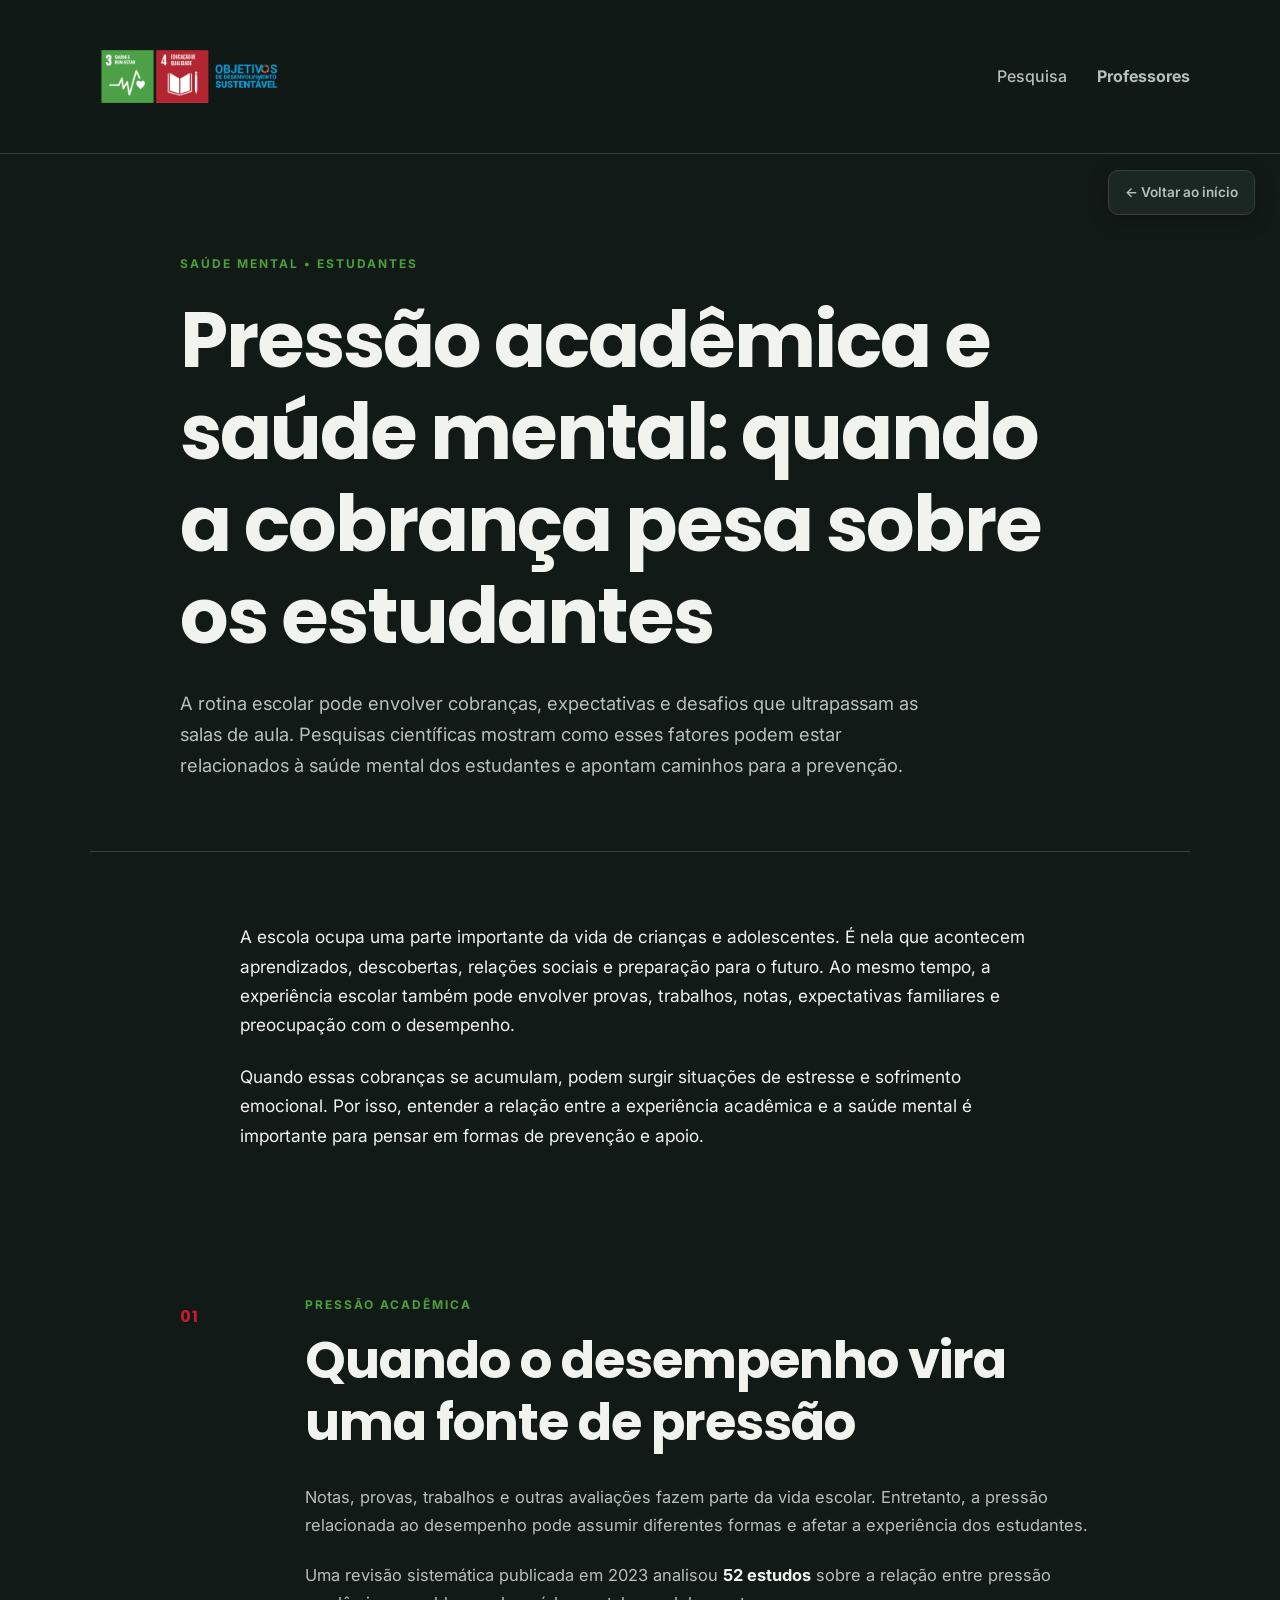
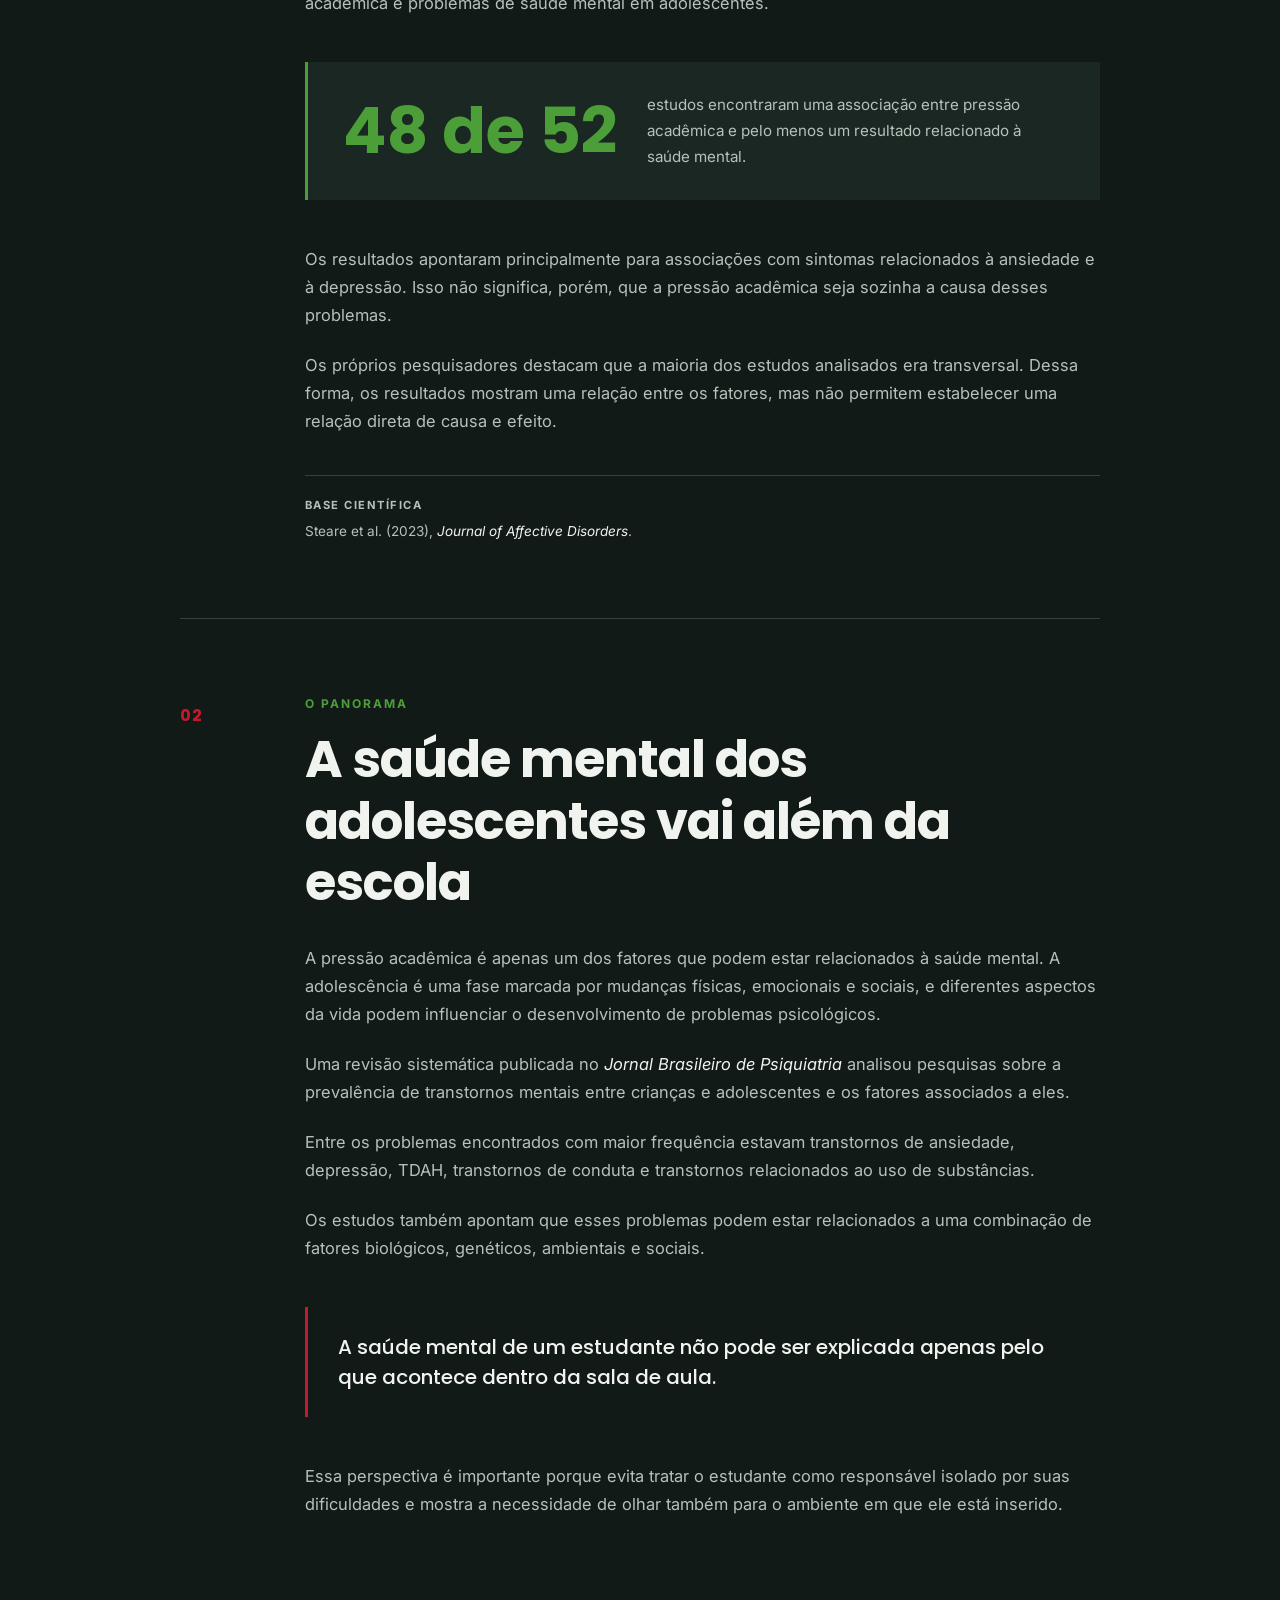
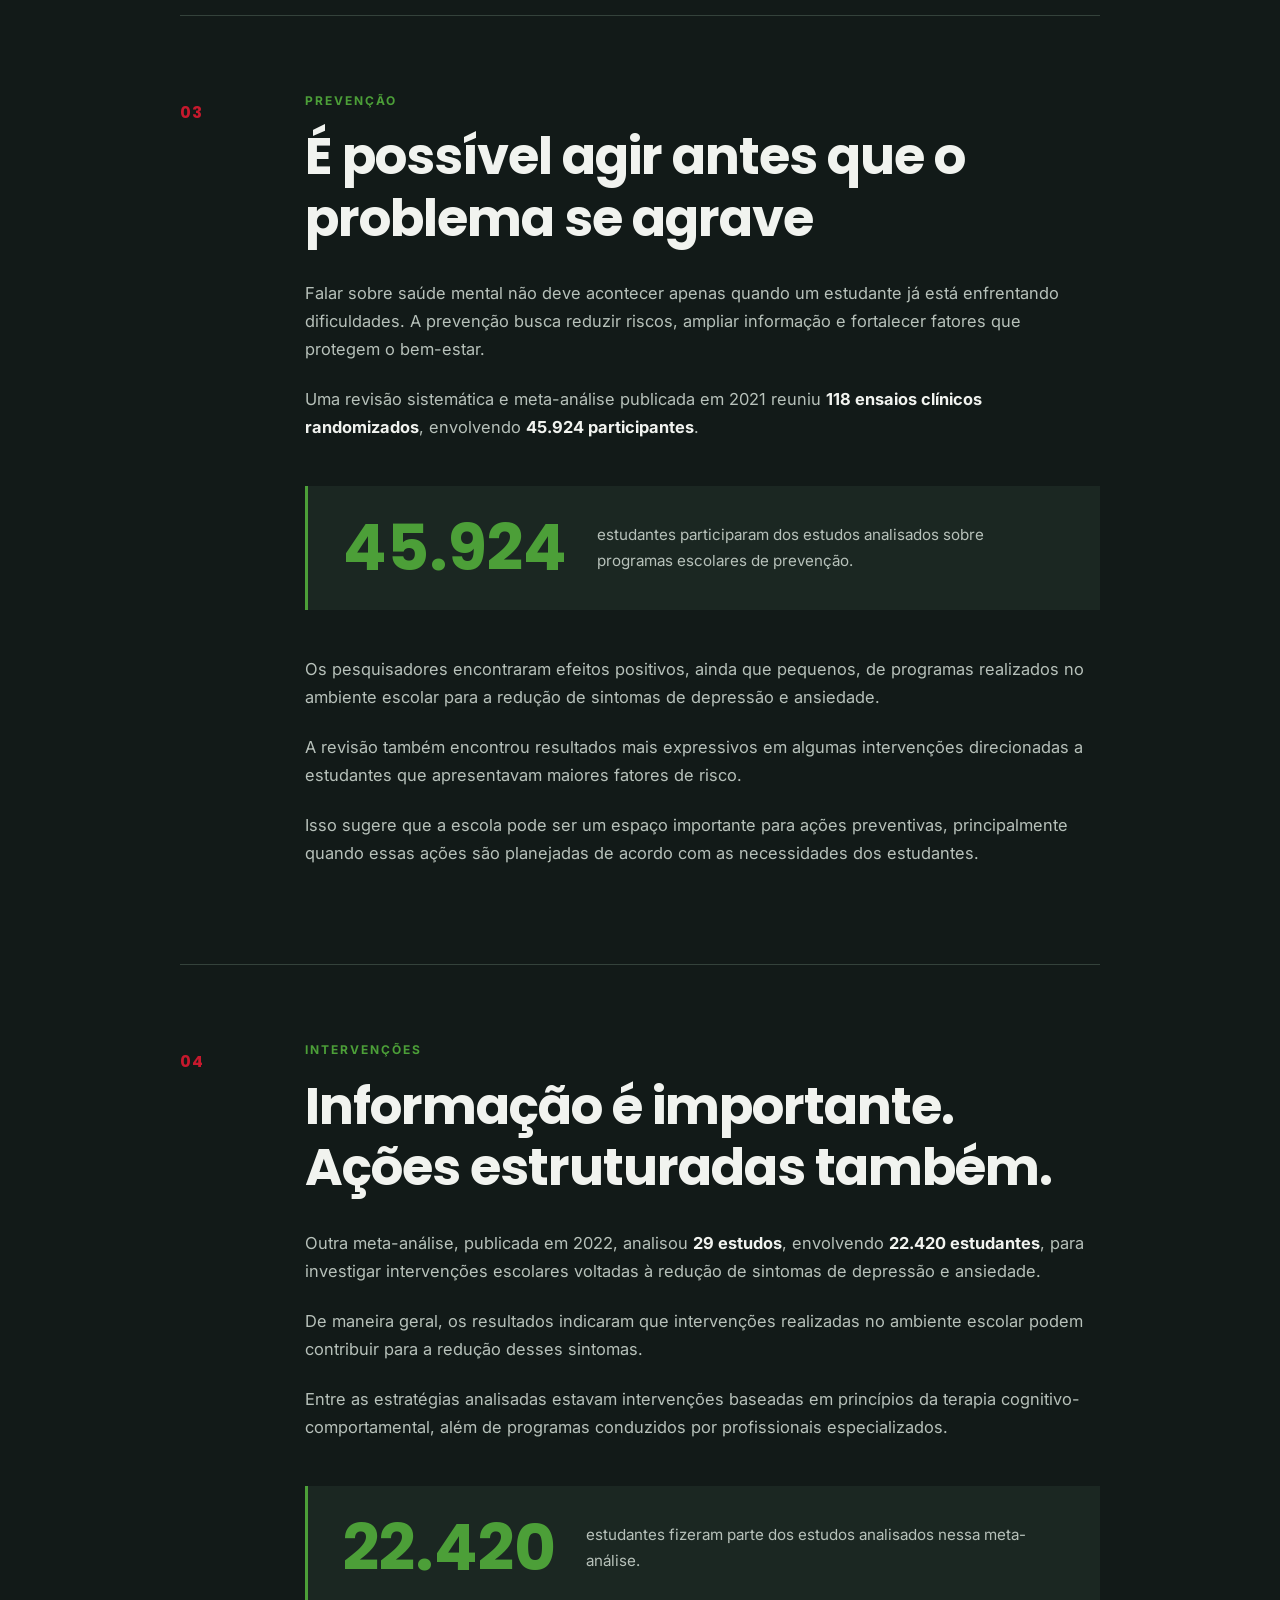
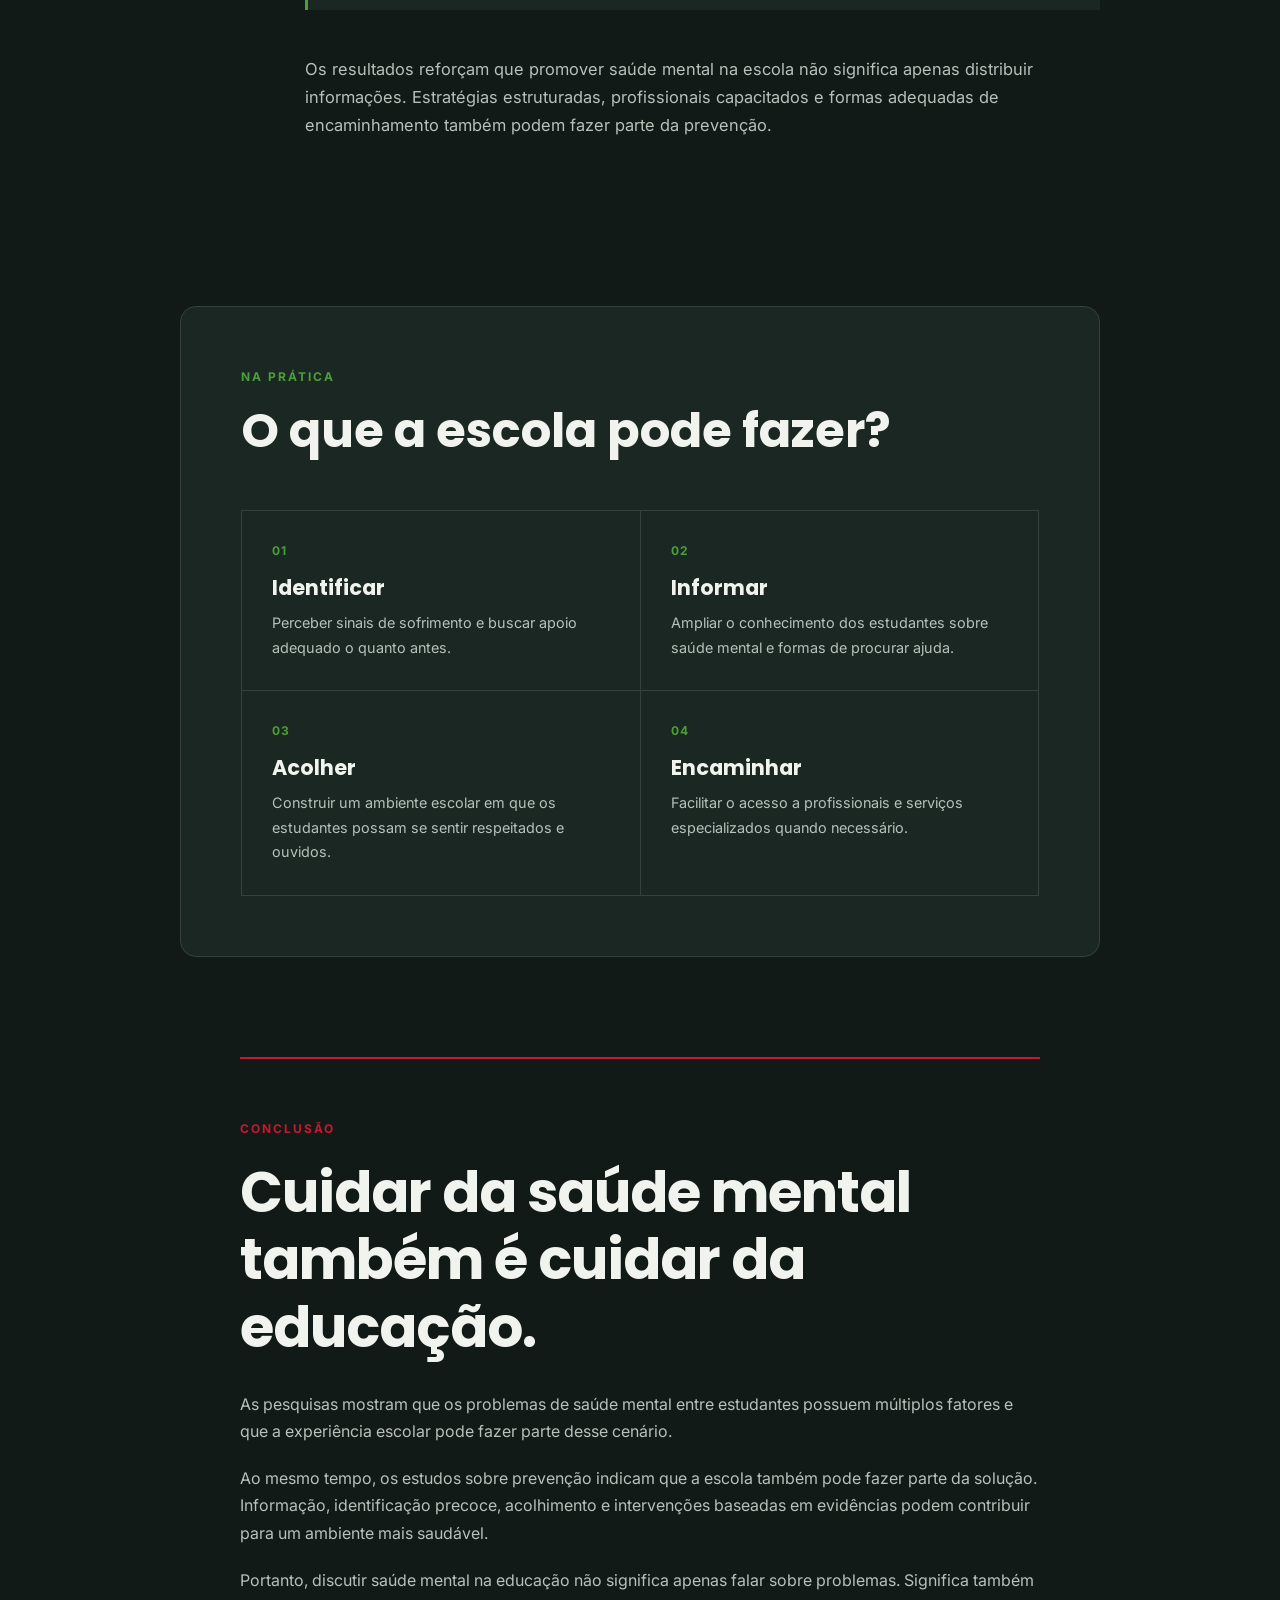
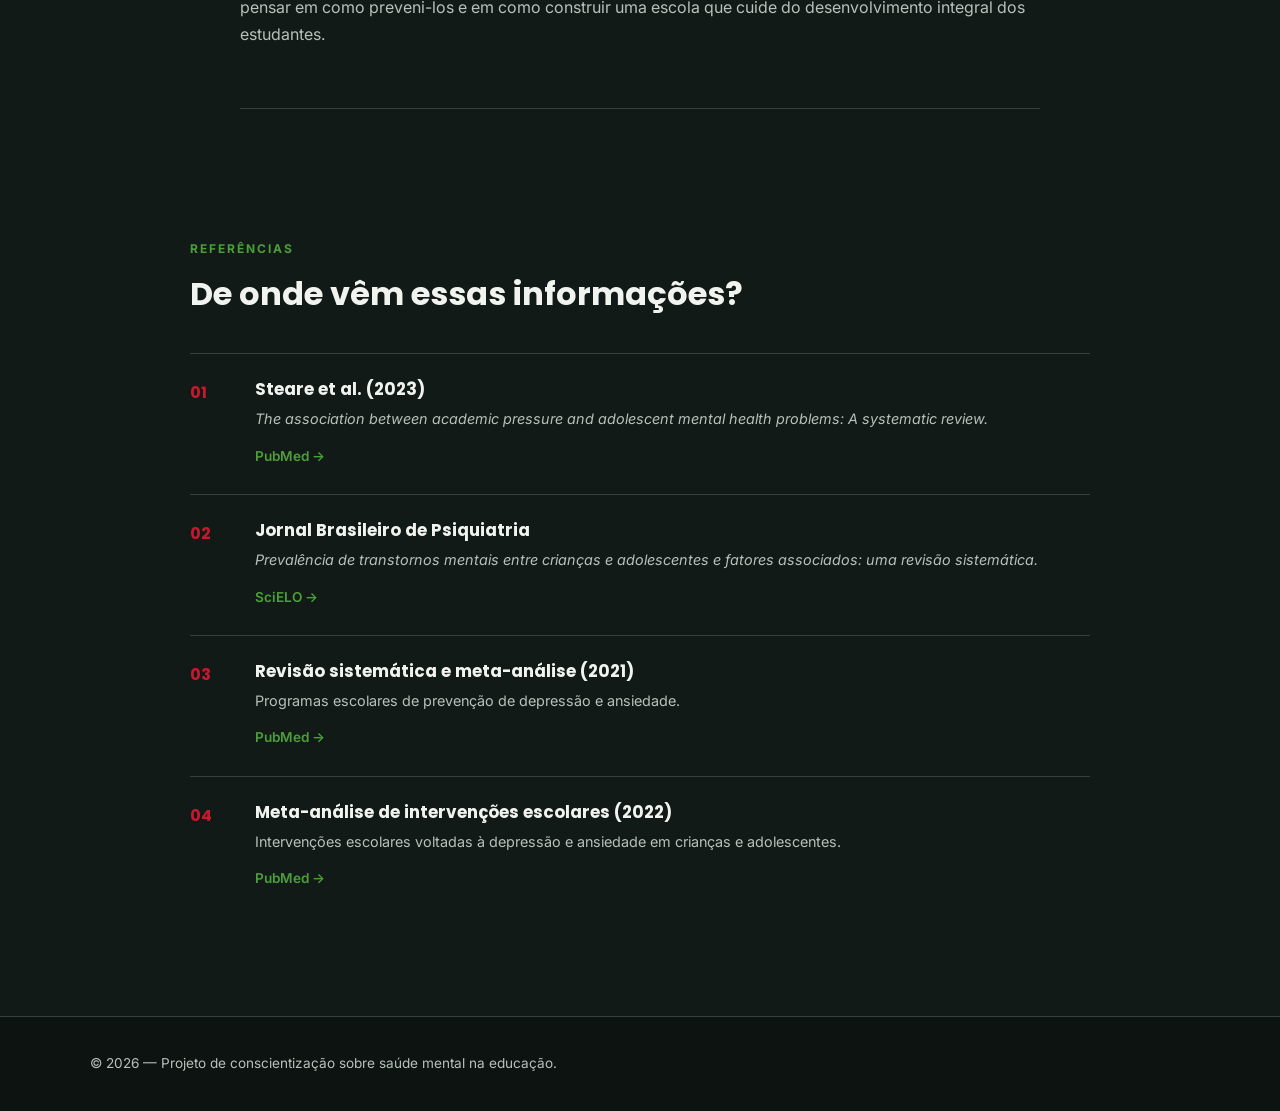
==== estudantes.html @ 80136811 "Add files via upload" ====
<!DOCTYPE html>
<html lang="pt-BR">

<head>
    <meta charset="UTF-8">
    <meta name="viewport" content="width=device-width, initial-scale=1.0">
    <meta name="description"
        content="Uma análise sobre saúde mental dos estudantes, pressão acadêmica e estratégias de prevenção baseadas em evidências científicas.">
    <title>Estudantes | Saúde Mental na Educação</title>
    <link rel="stylesheet" href="css/styleE.css">
</head>

<body>
    <!-- HEADER -->
    <header>
        <nav>
            <a href="index.html" aria-label="Voltar ao início">
                <img src="assets/Logos/Logo - site.png" alt="Logo do projeto">
            </a>
            <ul id="menu-principal">
                <li>
                    <a href="pesquisa.html">Pesquisa</a>
                </li>
                <li>
                    <a href="professores.html"><b>Professores</b></a>
                </li>
            </ul>
        </nav>
    </header>
    <!-- MENU MOBILE -->
    <button class="menu-mobile" type="button" aria-label="Abrir menu" aria-expanded="false"
        aria-controls="menu-principal">
        <span></span>
        <span></span>
        <span></span>
    </button>
    <main>
        <!-- CABEÇALHO DA MATÉRIA -->
        <section class="artigo-header">
            <div class="artigo-header-conteudo">
                <span class="categoria">
                    SAÚDE MENTAL • ESTUDANTES
                </span>
                <h1>
                    Pressão acadêmica e saúde mental:
                    quando a cobrança pesa sobre os estudantes
                </h1>
                <p class="subtitulo">
                    A rotina escolar pode envolver cobranças, expectativas e
                    desafios que ultrapassam as salas de aula. Pesquisas
                    científicas mostram como esses fatores podem estar
                    relacionados à saúde mental dos estudantes e apontam
                    caminhos para a prevenção.
                </p>
            </div>
        </section>
        <!-- INTRODUÇÃO -->
        <article class="artigo">
            <div class="artigo-introducao">
                <p>
                    A escola ocupa uma parte importante da vida de crianças e
                    adolescentes. É nela que acontecem aprendizados,
                    descobertas, relações sociais e preparação para o futuro.
                    Ao mesmo tempo, a experiência escolar também pode envolver
                    provas, trabalhos, notas, expectativas familiares e
                    preocupação com o desempenho.
                </p>
                <p>
                    Quando essas cobranças se acumulam, podem surgir situações
                    de estresse e sofrimento emocional. Por isso, entender a
                    relação entre a experiência acadêmica e a saúde mental é
                    importante para pensar em formas de prevenção e apoio.
                </p>
            </div>
            <!-- SEÇÃO 01 -->
            <section class="artigo-secao">
                <div class="numero-secao">
                    01
                </div>
                <div class="conteudo-secao">
                    <span class="rotulo">
                        PRESSÃO ACADÊMICA
                    </span>
                    <h2>
                        Quando o desempenho vira uma fonte de pressão
                    </h2>
                    <p>
                        Notas, provas, trabalhos e outras avaliações fazem parte
                        da vida escolar. Entretanto, a pressão relacionada ao
                        desempenho pode assumir diferentes formas e afetar a
                        experiência dos estudantes.
                    </p>
                    <p>
                        Uma revisão sistemática publicada em 2023 analisou
                        <strong>52 estudos</strong> sobre a relação entre pressão
                        acadêmica e problemas de saúde mental em adolescentes.
                    </p>
                    <div class="destaque-dado">
                        <strong>48 de 52</strong>
                        <span>
                            estudos encontraram uma associação entre pressão
                            acadêmica e pelo menos um resultado relacionado à
                            saúde mental.
                        </span>
                    </div>
                    <p>
                        Os resultados apontaram principalmente para associações
                        com sintomas relacionados à ansiedade e à depressão.
                        Isso não significa, porém, que a pressão acadêmica seja
                        sozinha a causa desses problemas.
                    </p>
                    <p>
                        Os próprios pesquisadores destacam que a maioria dos
                        estudos analisados era transversal. Dessa forma, os
                        resultados mostram uma relação entre os fatores, mas não
                        permitem estabelecer uma relação direta de causa e
                        efeito.
                    </p>
                    <div class="nota-estudo">
                        <span>
                            BASE CIENTÍFICA
                        </span>
                        <p>
                            Steare et al. (2023), <em>Journal of Affective
                                Disorders</em>.
                        </p>
                    </div>
                </div>
            </section>
            <!-- SEPARADOR -->
            <div class="separador"></div>
            <!-- SEÇÃO 02 -->
            <section class="artigo-secao">
                <div class="numero-secao">
                    02
                </div>
                <div class="conteudo-secao">
                    <span class="rotulo">
                        O PANORAMA
                    </span>
                    <h2>
                        A saúde mental dos adolescentes vai além da escola
                    </h2>
                    <p>
                        A pressão acadêmica é apenas um dos fatores que podem
                        estar relacionados à saúde mental. A adolescência é uma
                        fase marcada por mudanças físicas, emocionais e sociais,
                        e diferentes aspectos da vida podem influenciar o
                        desenvolvimento de problemas psicológicos.
                    </p>
                    <p>
                        Uma revisão sistemática publicada no
                        <em>Jornal Brasileiro de Psiquiatria</em> analisou
                        pesquisas sobre a prevalência de transtornos mentais
                        entre crianças e adolescentes e os fatores associados
                        a eles.
                    </p>
                    <p>
                        Entre os problemas encontrados com maior frequência
                        estavam transtornos de ansiedade, depressão, TDAH,
                        transtornos de conduta e transtornos relacionados ao
                        uso de substâncias.
                    </p>
                    <p>
                        Os estudos também apontam que esses problemas podem
                        estar relacionados a uma combinação de fatores
                        biológicos, genéticos, ambientais e sociais.
                    </p>
                    <blockquote>
                        A saúde mental de um estudante não pode ser explicada
                        apenas pelo que acontece dentro da sala de aula.
                    </blockquote>
                    <p>
                        Essa perspectiva é importante porque evita tratar o
                        estudante como responsável isolado por suas dificuldades
                        e mostra a necessidade de olhar também para o ambiente
                        em que ele está inserido.
                    </p>
                </div>
            </section>
            <!-- SEPARADOR -->
            <div class="separador"></div>
            <!-- SEÇÃO 03 -->
            <section class="artigo-secao">
                <div class="numero-secao">
                    03
                </div>
                <div class="conteudo-secao">
                    <span class="rotulo">
                        PREVENÇÃO
                    </span>
                    <h2>
                        É possível agir antes que o problema se agrave
                    </h2>
                    <p>
                        Falar sobre saúde mental não deve acontecer apenas
                        quando um estudante já está enfrentando dificuldades.
                        A prevenção busca reduzir riscos, ampliar informação e
                        fortalecer fatores que protegem o bem-estar.
                    </p>
                    <p>
                        Uma revisão sistemática e meta-análise publicada em
                        2021 reuniu <strong>118 ensaios clínicos randomizados</strong>,
                        envolvendo <strong>45.924 participantes</strong>.
                    </p>
                    <div class="destaque-dado">
                        <strong>45.924</strong>
                        <span>
                            estudantes participaram dos estudos analisados
                            sobre programas escolares de prevenção.
                        </span>
                    </div>
                    <p>
                        Os pesquisadores encontraram efeitos positivos, ainda
                        que pequenos, de programas realizados no ambiente
                        escolar para a redução de sintomas de depressão e
                        ansiedade.
                    </p>
                    <p>
                        A revisão também encontrou resultados mais expressivos
                        em algumas intervenções direcionadas a estudantes que
                        apresentavam maiores fatores de risco.
                    </p>
                    <p>
                        Isso sugere que a escola pode ser um espaço importante
                        para ações preventivas, principalmente quando essas
                        ações são planejadas de acordo com as necessidades dos
                        estudantes.
                    </p>
                </div>
            </section>
            <!-- SEPARADOR -->
            <div class="separador"></div>
            <!-- SEÇÃO 04 -->
            <section class="artigo-secao">
                <div class="numero-secao">
                    04
                </div>
                <div class="conteudo-secao">
                    <span class="rotulo">
                        INTERVENÇÕES
                    </span>
                    <h2>
                        Informação é importante. Ações estruturadas também.
                    </h2>
                    <p>
                        Outra meta-análise, publicada em 2022, analisou
                        <strong>29 estudos</strong>, envolvendo
                        <strong>22.420 estudantes</strong>, para investigar
                        intervenções escolares voltadas à redução de sintomas
                        de depressão e ansiedade.
                    </p>
                    <p>
                        De maneira geral, os resultados indicaram que
                        intervenções realizadas no ambiente escolar podem
                        contribuir para a redução desses sintomas.
                    </p>
                    <p>
                        Entre as estratégias analisadas estavam intervenções
                        baseadas em princípios da terapia
                        cognitivo-comportamental, além de programas conduzidos
                        por profissionais especializados.
                    </p>
                    <div class="destaque-dado">
                        <strong>22.420</strong>
                        <span>
                            estudantes fizeram parte dos estudos analisados
                            nessa meta-análise.
                        </span>
                    </div>
                    <p>
                        Os resultados reforçam que promover saúde mental na
                        escola não significa apenas distribuir informações.
                        Estratégias estruturadas, profissionais capacitados e
                        formas adequadas de encaminhamento também podem fazer
                        parte da prevenção.
                    </p>
                </div>
            </section>
            <!-- O QUE A ESCOLA PODE FAZER -->
            <section class="intervencoes">
                <div class="intervencoes-header">
                    <span class="rotulo">
                        NA PRÁTICA
                    </span>
                    <h2>
                        O que a escola pode fazer?
                    </h2>
                </div>
                <div class="intervencoes-conteudo">
                    <div>
                        <span>01</span>
                        <h3>
                            Identificar
                        </h3>
                        <p>
                            Perceber sinais de sofrimento e buscar apoio
                            adequado o quanto antes.
                        </p>
                    </div>
                    <div>
                        <span>02</span>
                        <h3>
                            Informar
                        </h3>
                        <p>
                            Ampliar o conhecimento dos estudantes sobre saúde
                            mental e formas de procurar ajuda.
                        </p>
                    </div>
                    <div>
                        <span>03</span>
                        <h3>
                            Acolher
                        </h3>
                        <p>
                            Construir um ambiente escolar em que os estudantes
                            possam se sentir respeitados e ouvidos.
                        </p>
                    </div>
                    <div>
                        <span>04</span>
                        <h3>
                            Encaminhar
                        </h3>
                        <p>
                            Facilitar o acesso a profissionais e serviços
                            especializados quando necessário.
                        </p>
                    </div>
                </div>
            </section>
            <!-- CONCLUSÃO -->
            <section class="artigo-conclusao">
                <span class="rotulo">
                    CONCLUSÃO
                </span>
                <h2>
                    Cuidar da saúde mental também é cuidar da educação.
                </h2>
                <p>
                    As pesquisas mostram que os problemas de saúde mental entre
                    estudantes possuem múltiplos fatores e que a experiência
                    escolar pode fazer parte desse cenário.
                </p>
                <p>
                    Ao mesmo tempo, os estudos sobre prevenção indicam que a
                    escola também pode fazer parte da solução. Informação,
                    identificação precoce, acolhimento e intervenções baseadas
                    em evidências podem contribuir para um ambiente mais
                    saudável.
                </p>
                <p>
                    Portanto, discutir saúde mental na educação não significa
                    apenas falar sobre problemas. Significa também pensar em
                    como preveni-los e em como construir uma escola que cuide
                    do desenvolvimento integral dos estudantes.
                </p>
            </section>
            <!-- FONTES -->
            <section class="fontes">
                <div class="fontes-header">
                    <span class="rotulo">
                        REFERÊNCIAS
                    </span>
                    <h2>
                        De onde vêm essas informações?
                    </h2>
                </div>
                <div class="fonte">
                    <span>
                        01
                    </span>
                    <div>
                        <h3>
                            Steare et al. (2023)
                        </h3>
                        <p>
                            <em>
                                The association between academic pressure and
                                adolescent mental health problems: A systematic
                                review.
                            </em>
                        </p>
                        <a href="https://pubmed.ncbi.nlm.nih.gov/37437728/" target="_blank" rel="noopener noreferrer">
                            PubMed →
                        </a>
                    </div>
                </div>
                <div class="fonte">
                    <span>
                        02
                    </span>
                    <div>
                        <h3>
                            Jornal Brasileiro de Psiquiatria
                        </h3>
                        <p>
                            <em>
                                Prevalência de transtornos mentais entre
                                crianças e adolescentes e fatores associados:
                                uma revisão sistemática.
                            </em>
                        </p>
                        <a href="https://www.scielo.br/" target="_blank" rel="noopener noreferrer">
                            SciELO →
                        </a>
                    </div>
                </div>
                <div class="fonte">
                    <span>
                        03
                    </span>
                    <div>
                        <h3>
                            Revisão sistemática e meta-análise (2021)
                        </h3>
                        <p>
                            Programas escolares de prevenção de depressão e
                            ansiedade.
                        </p>
                        <a href="https://pubmed.ncbi.nlm.nih.gov/34571372/" target="_blank" rel="noopener noreferrer">
                            PubMed →
                        </a>
                    </div>
                </div>
                <div class="fonte">
                    <span>
                        04
                    </span>
                    <div>
                        <h3>
                            Meta-análise de intervenções escolares (2022)
                        </h3>
                        <p>
                            Intervenções escolares voltadas à depressão e
                            ansiedade em crianças e adolescentes.
                        </p>
                        <a href="https://pubmed.ncbi.nlm.nih.gov/36229755/" target="_blank" rel="noopener noreferrer">
                            PubMed →
                        </a>
                    </div>
                </div>
            </section>
        </article>
    </main>
    <!-- FOOTER -->
    <footer>
        <p>
            &copy; 2026 — Projeto de conscientização sobre saúde mental na educação.
        </p>
    </footer>
    <script src="js/script.js"></script>
    <a href="index.html" class="voltar-inicio">
        ← Voltar ao início
    </a>
</body>

</html>
---- css/styleE.css ----
@import url('https://fonts.googleapis.com/css2?family=Inter:wght@400;500;600;700&family=Poppins:wght@500;600;700&display=swap');
/* =========================================================
   VARIÁVEIS
========================================================= */
:root {
    --fundo: #121A18;
    --fundo-secundario: #1B2722;
    --card: #24312B;
    --texto: #F1F3EF;
    --texto-secundario: #B7C1BA;
    --ods3: #C6192D;
    --ods4: #4C9F38;
    --borda: #34423B;
    --raio: 16px;
}
/* =========================================================
   RESET
========================================================= */
* {
    margin: 0;
    padding: 0;
    box-sizing: border-box;
}
html {
    scroll-behavior: smooth;
}
body {
    background-color: var(--fundo);
    color: var(--texto);
    font-family: 'Inter', sans-serif;
    line-height: 1.7;
}
h1,
h2,
h3 {
    font-family: 'Poppins', sans-serif;
    line-height: 1.2;
}
a {
    color: inherit;
    text-decoration: none;
}
button {
    font-family: inherit;
}
/* =========================================================
   HEADER
========================================================= */
header {
    width: 100%;
    padding: 20px 7%;
    background-color: rgba(18, 26, 24, 0.92);
    border-bottom: 1px solid var(--borda);
    position: sticky;
    top: 0;
    z-index: 100;
    backdrop-filter: blur(12px);
}
nav {
    max-width: 1200px;
    margin: auto;
    display: flex;
    align-items: center;
    justify-content: space-between;
}
header img {
    width: 200px;
    display: block;
}
/* =========================================================
   MENU DESKTOP
========================================================= */
nav ul {
    display: flex;
    align-items: center;
    gap: 30px;
    list-style: none;
}
nav li a {
    color: var(--texto-secundario);
    font-weight: 500;
    transition: color 0.3s ease;
}
nav li a:hover {
    color: var(--texto);
}
/* =========================================================
   MENU MOBILE
========================================================= */
.menu-mobile {
    display: none;
}
/* =========================================================
   CABEÇALHO DA MATÉRIA
========================================================= */
.artigo-header {
    max-width: 1100px;
    margin: auto;
    padding: 100px 7% 70px;
    border-bottom: 1px solid var(--borda);
}
.artigo-header-conteudo {
    max-width: 900px;
}
.categoria,
.rotulo {
    display: block;
    color: var(--ods4);
    font-size: 0.75rem;
    font-weight: 700;
    letter-spacing: 2px;
    text-transform: uppercase;
}
.artigo-header h1 {
    max-width: 900px;
    margin: 20px 0 25px;
    font-size: clamp(2.8rem, 6vw, 5rem);
    letter-spacing: -2px;
}
.subtitulo {
    max-width: 760px;
    color: var(--texto-secundario);
    font-size: 1.15rem;
}
/* =========================================================
   ARTIGO
========================================================= */
.artigo {
    max-width: 1100px;
    margin: auto;
    padding: 0 7%;
}
/* =========================================================
   INTRODUÇÃO
========================================================= */
.artigo-introducao {
    max-width: 800px;
    margin: auto;
    padding: 70px 0;
}
.artigo-introducao p {
    margin-bottom: 22px;
    font-size: 1.08rem;
    color: var(--texto);
}
.artigo-introducao p:last-child {
    margin-bottom: 0;
}
/* =========================================================
   SEÇÕES DA MATÉRIA
========================================================= */
.artigo-secao {
    display: grid;
    grid-template-columns: 90px 1fr;
    gap: 35px;
    padding: 75px 0;
}
.numero-secao {
    padding-top: 8px;
    color: var(--ods3);
    font-family: 'Poppins', sans-serif;
    font-size: 1rem;
    font-weight: 700;
    letter-spacing: 1px;
}
.conteudo-secao {
    max-width: 800px;
}
.conteudo-secao .rotulo {
    margin-bottom: 15px;
}
.conteudo-secao h2 {
    margin-bottom: 30px;
    font-size: clamp(2rem, 4vw, 3.2rem);
    letter-spacing: -1px;
}
.conteudo-secao p {
    margin-bottom: 22px;
    color: var(--texto-secundario);
    font-size: 1.03rem;
}
.conteudo-secao strong {
    color: var(--texto);
    font-weight: 700;
}
.conteudo-secao em {
    color: var(--texto);
}
/* =========================================================
   DESTAQUE DE DADOS
========================================================= */
.destaque-dado {
    margin: 45px 0;
    padding: 30px 35px;
    display: flex;
    align-items: center;
    gap: 30px;
    background-color: var(--fundo-secundario);
    border-left: 3px solid var(--ods4);
}
.destaque-dado strong {
    flex-shrink: 0;
    color: var(--ods4);
    font-family: 'Poppins', sans-serif;
    font-size: clamp(2.5rem, 6vw, 4rem);
    line-height: 1;
}
.destaque-dado span {
    max-width: 450px;
    color: var(--texto-secundario);
    font-size: 0.95rem;
}
/* =========================================================
   NOTA DO ESTUDO
========================================================= */
.nota-estudo {
    margin-top: 40px;
    padding-top: 20px;
    border-top: 1px solid var(--borda);
}
.nota-estudo span {
    display: block;
    margin-bottom: 5px;
    color: var(--texto-secundario);
    font-size: 0.7rem;
    font-weight: 700;
    letter-spacing: 1.5px;
}
.nota-estudo p {
    margin: 0;
    font-size: 0.85rem;
}
/* =========================================================
   CITAÇÃO
========================================================= */
blockquote {
    margin: 45px 0;
    padding: 25px 30px;
    border-left: 3px solid var(--ods3);
    color: var(--texto);
    font-family: 'Poppins', sans-serif;
    font-size: 1.25rem;
    font-weight: 500;
    line-height: 1.5;
}
/* =========================================================
   SEPARADOR
========================================================= */
.separador {
    width: 100%;
    height: 1px;
    background-color: var(--borda);
}
/* =========================================================
   INTERVENÇÕES
========================================================= */
.intervencoes {
    margin: 70px 0;
    padding: 60px;
    background-color: var(--fundo-secundario);
    border: 1px solid var(--borda);
    border-radius: var(--raio);
}
.intervencoes-header {
    max-width: 700px;
    margin-bottom: 50px;
}
.intervencoes-header h2 {
    margin-top: 15px;
    font-size: clamp(2rem, 4vw, 3rem);
}
.intervencoes-conteudo {
    display: grid;
    grid-template-columns: repeat(2, 1fr);
    border-top: 1px solid var(--borda);
    border-left: 1px solid var(--borda);
}
.intervencoes-conteudo > div {
    padding: 30px;
    border-right: 1px solid var(--borda);
    border-bottom: 1px solid var(--borda);
}
.intervencoes-conteudo span {
    display: block;
    margin-bottom: 15px;
    color: var(--ods4);
    font-size: 0.75rem;
    font-weight: 700;
    letter-spacing: 1px;
}
.intervencoes-conteudo h3 {
    margin-bottom: 10px;
    font-size: 1.3rem;
}
.intervencoes-conteudo p {
    color: var(--texto-secundario);
    font-size: 0.9rem;
}
/* =========================================================
   CONCLUSÃO
========================================================= */
.artigo-conclusao {
    max-width: 800px;
    margin: 100px auto;
    padding: 60px 0;
    border-top: 2px solid var(--ods3);
    border-bottom: 1px solid var(--borda);
}
.artigo-conclusao .rotulo {
    color: var(--ods3);
    margin-bottom: 20px;
}
.artigo-conclusao h2 {
    margin-bottom: 30px;
    font-size: clamp(2.2rem, 5vw, 3.5rem);
    letter-spacing: -1px;
}
.artigo-conclusao p {
    margin-bottom: 20px;
    color: var(--texto-secundario);
    font-size: 1rem;
}
.artigo-conclusao p:last-child {
    margin-bottom: 0;
}
/* =========================================================
   FONTES
========================================================= */
.fontes {
    max-width: 900px;
    margin: auto;
    padding: 30px 0 100px;
}
.fontes-header {
    margin-bottom: 40px;
}
.fontes-header h2 {
    margin-top: 15px;
    font-size: 2rem;
}
.fonte {
    display: grid;
    grid-template-columns: 45px 1fr;
    gap: 20px;
    padding: 25px 0;
    border-top: 1px solid var(--borda);
}
.fonte > span {
    color: var(--ods3);
    font-family: 'Poppins', sans-serif;
    font-weight: 700;
}
.fonte h3 {
    margin-bottom: 8px;
    font-size: 1.05rem;
}
.fonte p {
    margin-bottom: 10px;
    color: var(--texto-secundario);
    font-size: 0.9rem;
}
.fonte a {
    color: var(--ods4);
    font-size: 0.85rem;
    font-weight: 600;
    transition: color 0.3s ease;
}
.fonte a:hover {
    color: var(--texto);
}
/* =========================================================
   FOOTER
========================================================= */
footer {
    padding: 35px 7%;
    background-color: #0D1311;
    border-top: 1px solid var(--borda);
}
footer p {
    color: var(--texto-secundario);
    font-size: 0.85rem;
}
/* =========================================================
   RESPONSIVIDADE
========================================================= */
@media (max-width: 800px) {
    /* HEADER */
    header {
        padding: 18px 7%;
        position: static;
        backdrop-filter: none;
    }
    nav {
        justify-content: space-between;
    }
    header img {
        width: 180px;
    }
    /* BOTÃO MOBILE */
    .menu-mobile {
        display: flex;
        position: fixed;
        top: 20px;
        right: 20px;
        width: 45px;
        height: 45px;
        padding: 0;
        background-color: var(--card);
        border: 1px solid var(--borda);
        border-radius: 10px;
        cursor: pointer;
        align-items: center;
        justify-content: center;
        z-index: 9999;
    }
    .menu-mobile span {
        position: absolute;
        width: 24px;
        height: 3px;
        background-color: var(--texto);
        border-radius: 5px;
        transition:
            transform 0.3s ease,
            opacity 0.3s ease;
    }
    .menu-mobile span:nth-child(1) {
        transform: translateY(-7px);
    }
    .menu-mobile span:nth-child(2) {
        transform: translateY(0);
    }
    .menu-mobile span:nth-child(3) {
        transform: translateY(7px);
    }
    .menu-mobile.menu-aberto span:nth-child(1) {
        transform: rotate(45deg);
    }
    .menu-mobile.menu-aberto span:nth-child(2) {
        opacity: 0;
    }
    .menu-mobile.menu-aberto span:nth-child(3) {
        transform: rotate(-45deg);
    }
    /* MENU */
    nav ul {
        position: fixed;
        top: 85px;
        right: 20px;
        width: 250px;
        padding: 25px;
        display: flex;
        flex-direction: column;
        align-items: flex-start;
        gap: 20px;
        background-color: var(--fundo-secundario);
        border: 1px solid var(--borda);
        border-radius: 12px;
        opacity: 0;
        visibility: hidden;
        transform: translateY(-10px);
        transition:
            opacity 0.3s ease,
            transform 0.3s ease,
            visibility 0.3s;
        z-index: 9998;
    }
    nav ul.menu-aberto {
        opacity: 1;
        visibility: visible;
        transform: translateY(0);
    }
    /* CABEÇALHO DA MATÉRIA */
    .artigo-header {
        padding: 70px 7% 55px;
    }
    .artigo-header h1 {
        font-size: 3rem;
        letter-spacing: -1px;
    }
    .subtitulo {
        font-size: 1rem;
    }
    /* ARTIGO */
    .artigo {
        padding: 0 7%;
    }
    /* INTRODUÇÃO */
    .artigo-introducao {
        padding: 55px 0;
    }
    /* SEÇÕES */
    .artigo-secao {
        grid-template-columns: 1fr;
        gap: 15px;
        padding: 60px 0;
    }
    .numero-secao {
        padding: 0;
    }
    .conteudo-secao h2 {
        font-size: 2.2rem;
    }
    /* DESTAQUE */
    .destaque-dado {
        align-items: flex-start;
        flex-direction: column;
        gap: 15px;
        padding: 25px;
    }
    /* INTERVENÇÕES */
    .intervencoes {
        margin: 50px 0;
        padding: 35px 25px;
    }
    .intervencoes-conteudo {
        grid-template-columns: 1fr;
    }
    /* CONCLUSÃO */
    .artigo-conclusao {
        margin: 70px auto;
        padding: 45px 0;
    }
    .artigo-conclusao h2 {
        font-size: 2.3rem;
    }
    /* FONTES */
    .fontes {
        padding-bottom: 70px;
    }
}
/* =========================================================
   CELULARES PEQUENOS
========================================================= */
@media (max-width: 500px) {
    header {
        padding: 15px 5%;
    }
    header img {
        width: 170px;
    }
    .artigo-header {
        padding: 55px 7% 45px;
    }
    .artigo-header h1 {
        font-size: 2.4rem;
    }
    .artigo {
        padding: 0 7%;
    }
    .artigo-introducao {
        padding: 45px 0;
    }
    .artigo-introducao p {
        font-size: 1rem;
    }
    .artigo-secao {
        padding: 50px 0;
    }
    .conteudo-secao h2 {
        font-size: 1.9rem;
    }
    .conteudo-secao p {
        font-size: 0.95rem;
    }
    .destaque-dado strong {
        font-size: 2.8rem;
    }
    .intervencoes {
        padding: 30px 20px;
    }
    .intervencoes-header h2 {
        font-size: 2rem;
    }
    .artigo-conclusao h2 {
        font-size: 2rem;
    }
    .fonte {
        grid-template-columns: 35px 1fr;
        gap: 10px;
    }
    footer {
        padding: 30px 7%;
    }
}
/* =========================================================
   BOTÃO VOLTAR AO INÍCIO
========================================================= */

.voltar-inicio {
    position: fixed;

    right: 25px;
    top: 170px;

    padding: 10px 16px;

    background-color: var(--fundo-secundario);

    border: 1px solid var(--borda);
    border-radius: 10px;

    color: var(--texto-secundario);

    font-size: 0.85rem;
    font-weight: 600;

    box-shadow: 0 5px 20px rgba(0, 0, 0, 0.25);

    z-index: 999;

    transition:
        color 0.3s ease,
        background-color 0.3s ease,
        transform 0.3s ease;
}

.voltar-inicio:hover {
    color: var(--texto);

    background-color: var(--card);

    transform: translateY(-2px);
}


/* =========================================================
   BOTÃO NO CELULAR
========================================================= */

@media (max-width: 800px) {

    .voltar-inicio {
        right: 15px;
        top: 100px;

        padding: 9px 13px;

        font-size: 0.8rem;
    }

}
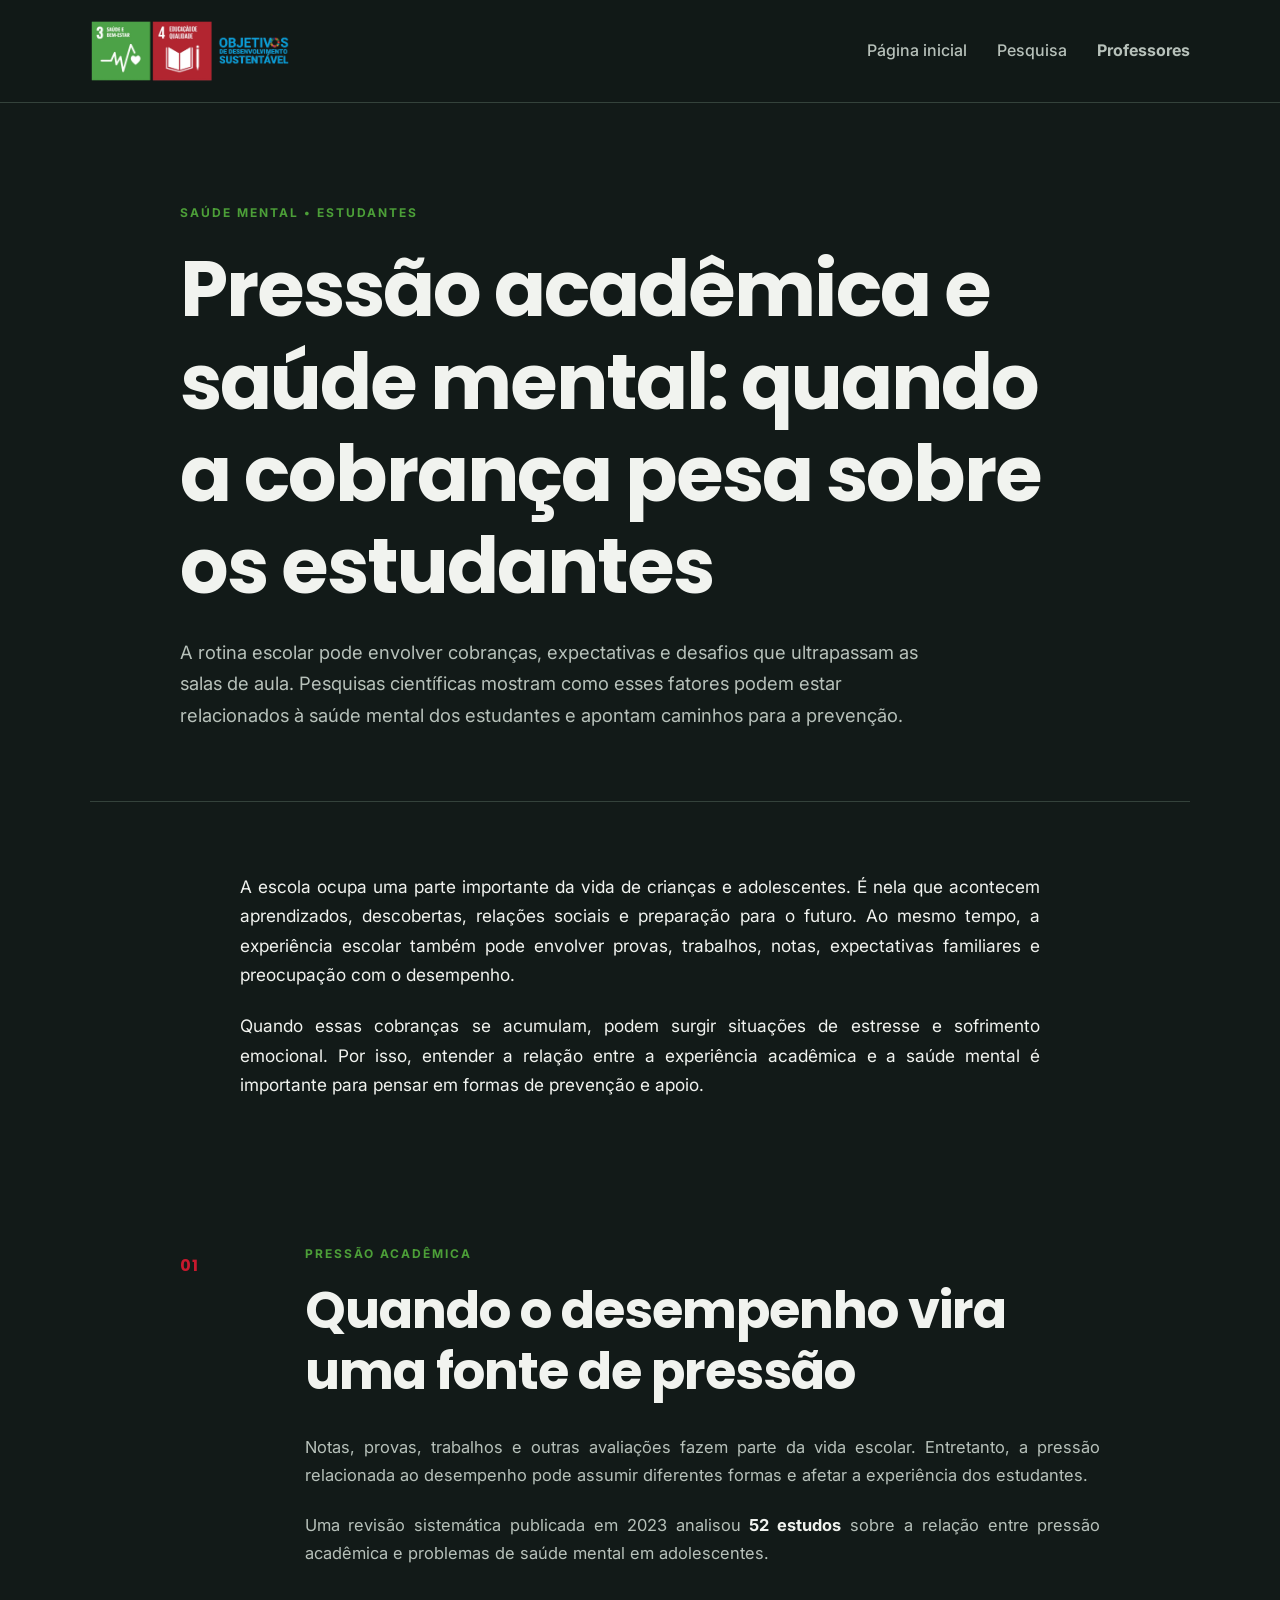
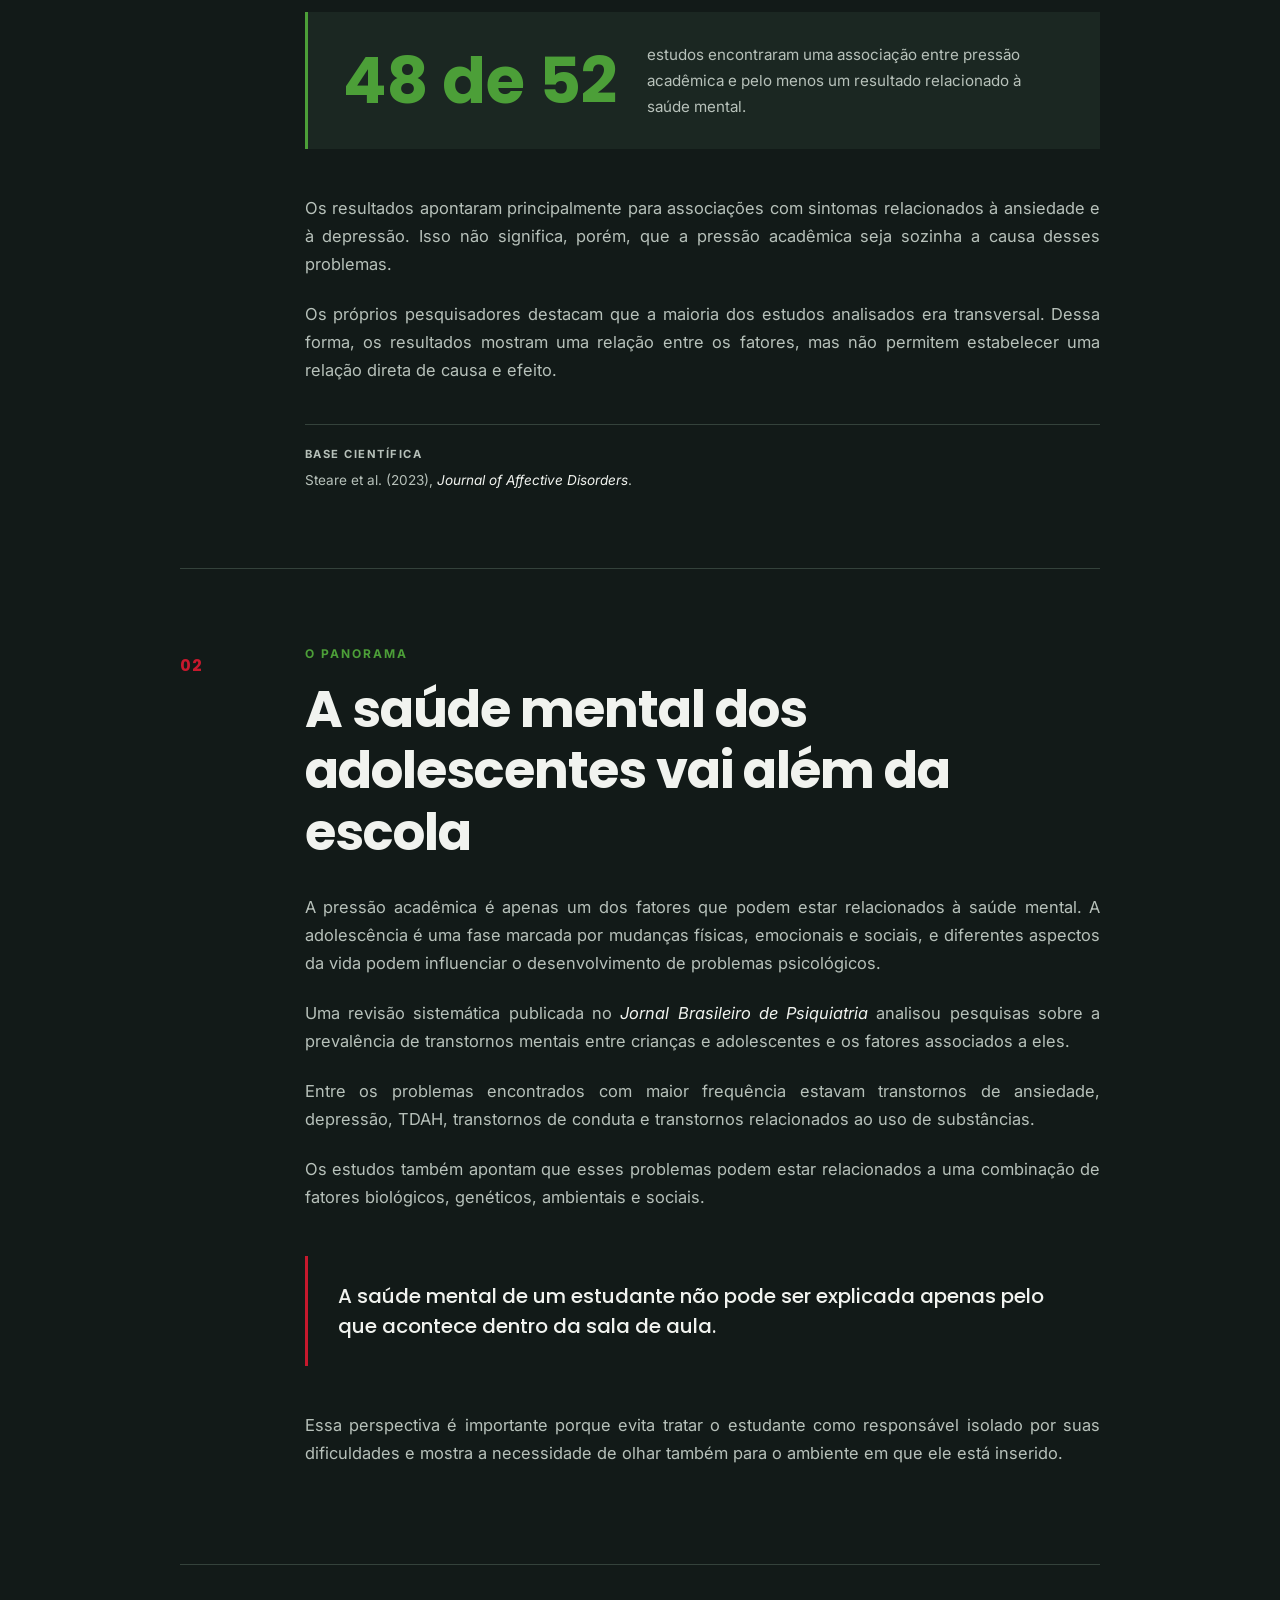
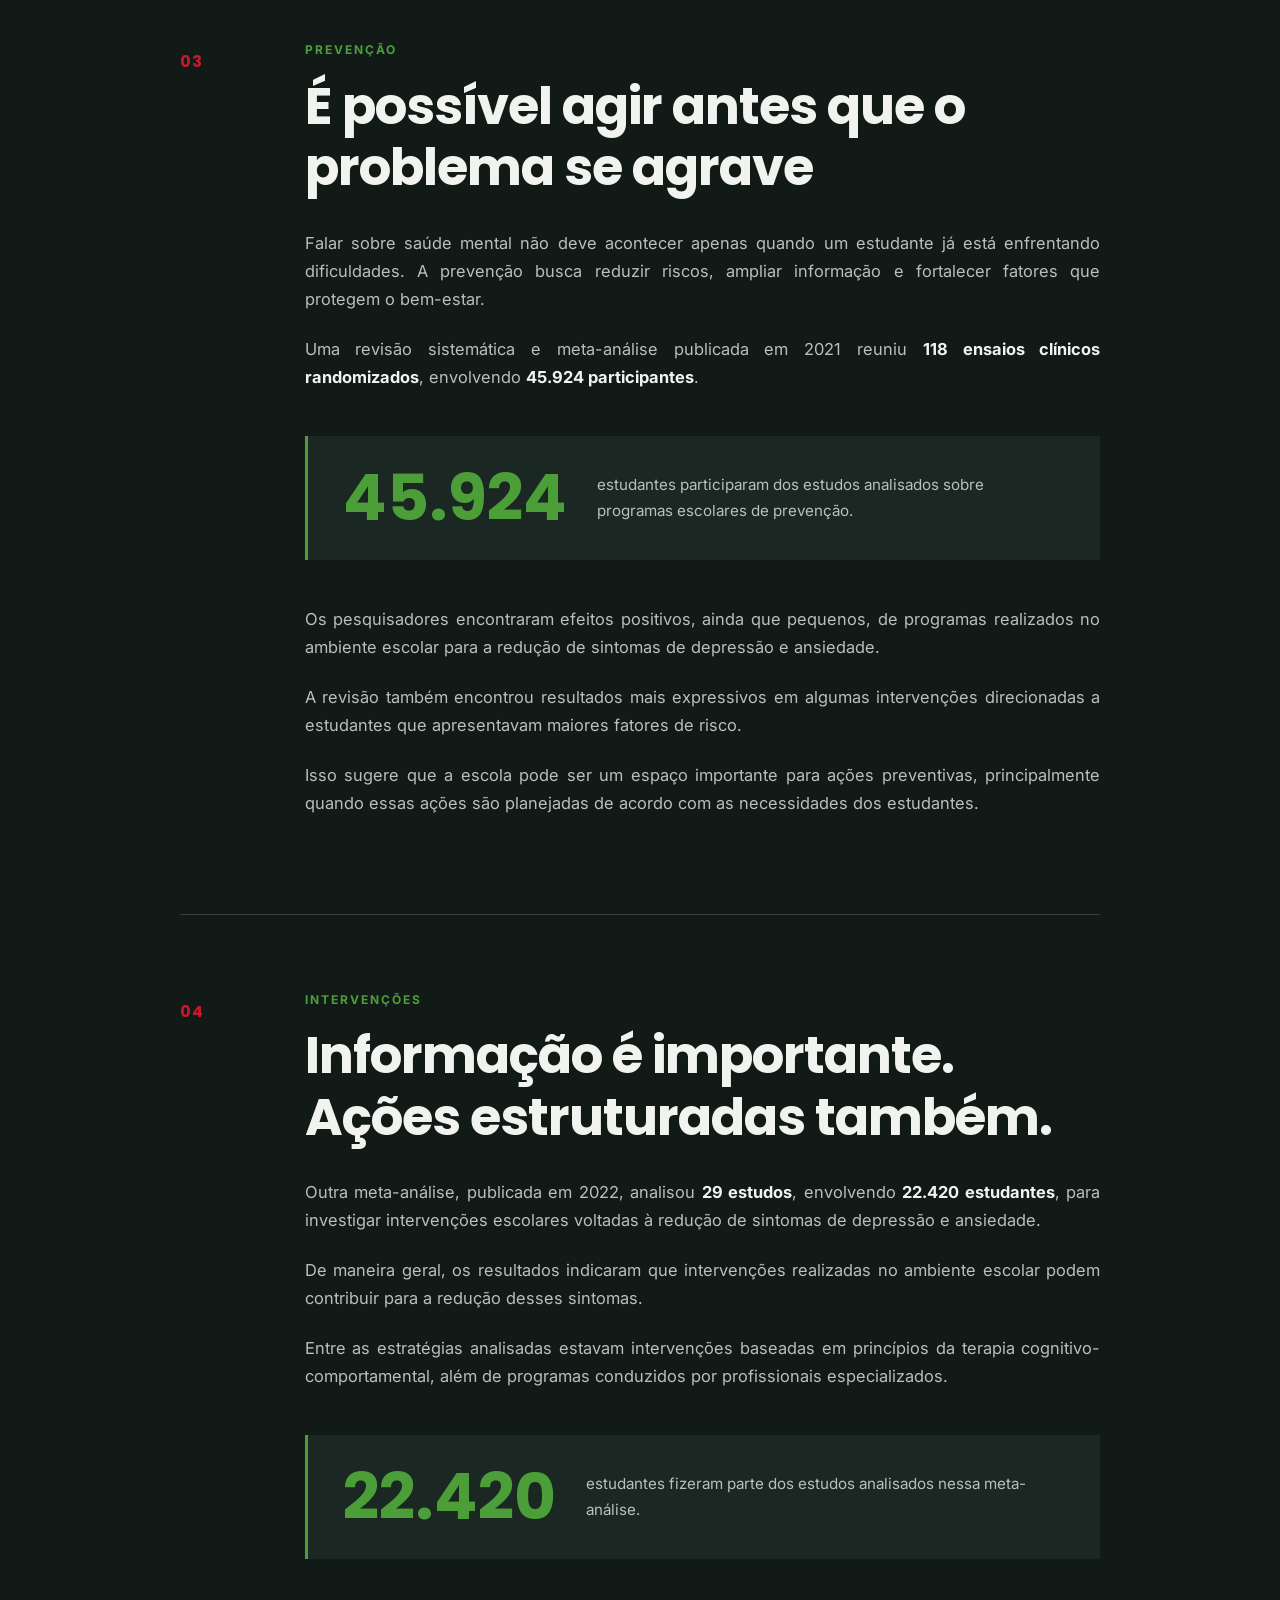
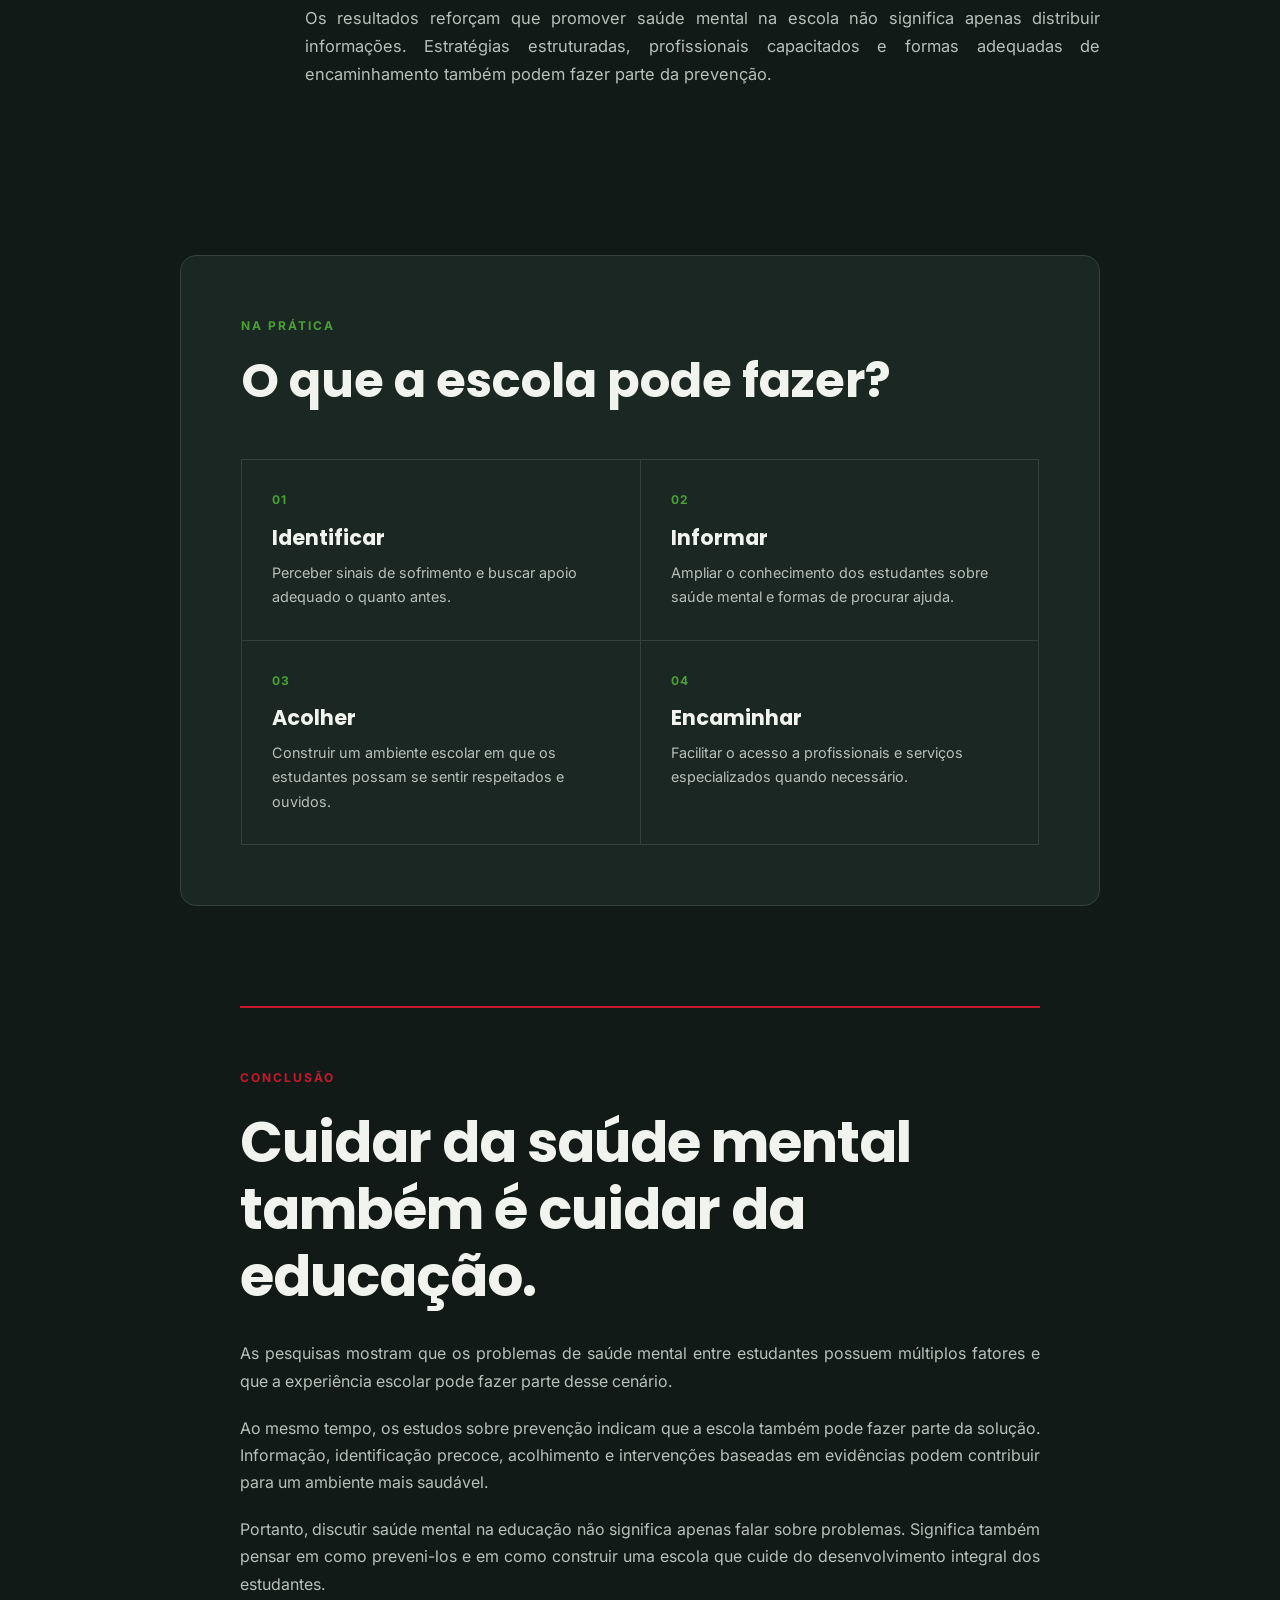
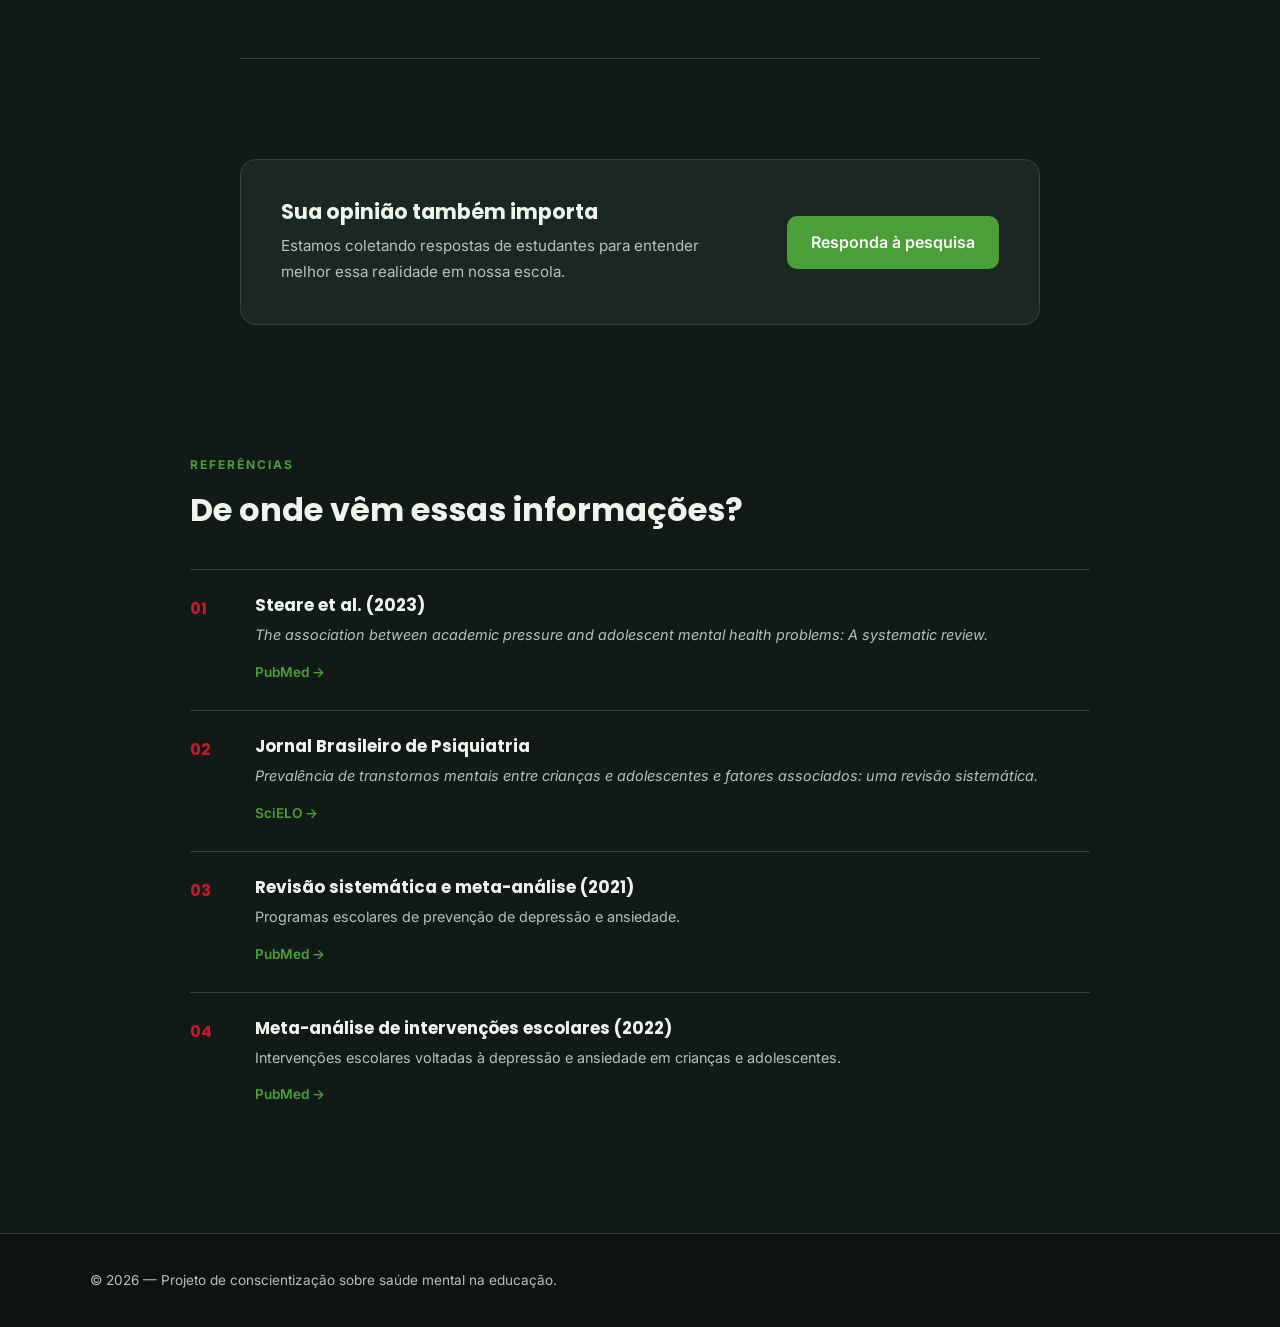
==== commit 18fa4a68: "Add files via upload" ====
--- a/estudantes.html
+++ b/estudantes.html
@@ -7,17 +7,38 @@
     <meta name="description"
         content="Uma análise sobre saúde mental dos estudantes, pressão acadêmica e estratégias de prevenção baseadas em evidências científicas.">
     <title>Estudantes | Saúde Mental na Educação</title>
-    <link rel="stylesheet" href="css/styleE.css">
+    <link rel="icon"
+        href="data:image/svg+xml,%3Csvg xmlns='http://www.w3.org/2000/svg' viewBox='0 0 100 100'%3E%3Ctext y='.9em' font-size='90'%3E%F0%9F%A7%A0%3C/text%3E%3C/svg%3E">
+    <meta property="og:type" content="article">
+    <meta property="og:locale" content="pt_BR">
+    <meta property="og:title" content="Estudantes | Saúde Mental na Educação">
+    <meta property="og:description"
+        content="Uma análise sobre saúde mental dos estudantes, pressão acadêmica e estratégias de prevenção baseadas em evidências científicas.">
+    <meta property="og:image" content="assets/Logos/logo-site.png">
+    <meta name="twitter:card" content="summary_large_image">
+    <meta name="twitter:title" content="Estudantes | Saúde Mental na Educação">
+    <meta name="twitter:description"
+        content="Uma análise sobre saúde mental dos estudantes, pressão acadêmica e estratégias de prevenção baseadas em evidências científicas.">
+    <meta name="twitter:image" content="assets/Logos/logo-site.png">
+    <link rel="stylesheet" href="css/artigo.css">
 </head>
 
 <body>
+    <!-- BARRA DE PROGRESSO DE LEITURA -->
+    <div class="barra-progresso" id="barra-progresso"></div>
     <!-- HEADER -->
     <header>
         <nav>
-            <a href="index.html" aria-label="Voltar ao início">
-                <img src="assets/Logos/Logo - site.png" alt="Logo do projeto">
+            <a href="index.html" class="logo" aria-label="Ir para a página inicial">
+                <picture>
+                    <source srcset="assets/Logos/logo-site.webp" type="image/webp">
+                    <img src="assets/Logos/logo-site.png" alt="Logo do projeto" width="900" height="279">
+                </picture>
             </a>
             <ul id="menu-principal">
+                <li>
+                    <a href="index.html">Página inicial</a>
+                </li>
                 <li>
                     <a href="pesquisa.html">Pesquisa</a>
                 </li>
@@ -73,7 +94,7 @@
                 </p>
             </div>
             <!-- SEÇÃO 01 -->
-            <section class="artigo-secao">
+            <section class="artigo-secao" data-reveal>
                 <div class="numero-secao">
                     01
                 </div>
@@ -95,7 +116,7 @@
                         <strong>52 estudos</strong> sobre a relação entre pressão
                         acadêmica e problemas de saúde mental em adolescentes.
                     </p>
-                    <div class="destaque-dado">
+                    <div class="destaque-dado" data-reveal>
                         <strong>48 de 52</strong>
                         <span>
                             estudos encontraram uma associação entre pressão
@@ -130,7 +151,7 @@
             <!-- SEPARADOR -->
             <div class="separador"></div>
             <!-- SEÇÃO 02 -->
-            <section class="artigo-secao">
+            <section class="artigo-secao" data-reveal>
                 <div class="numero-secao">
                     02
                 </div>
@@ -181,7 +202,7 @@
             <!-- SEPARADOR -->
             <div class="separador"></div>
             <!-- SEÇÃO 03 -->
-            <section class="artigo-secao">
+            <section class="artigo-secao" data-reveal>
                 <div class="numero-secao">
                     03
                 </div>
@@ -203,7 +224,7 @@
                         2021 reuniu <strong>118 ensaios clínicos randomizados</strong>,
                         envolvendo <strong>45.924 participantes</strong>.
                     </p>
-                    <div class="destaque-dado">
+                    <div class="destaque-dado" data-reveal>
                         <strong>45.924</strong>
                         <span>
                             estudantes participaram dos estudos analisados
@@ -232,7 +253,7 @@
             <!-- SEPARADOR -->
             <div class="separador"></div>
             <!-- SEÇÃO 04 -->
-            <section class="artigo-secao">
+            <section class="artigo-secao" data-reveal>
                 <div class="numero-secao">
                     04
                 </div>
@@ -261,7 +282,7 @@
                         cognitivo-comportamental, além de programas conduzidos
                         por profissionais especializados.
                     </p>
-                    <div class="destaque-dado">
+                    <div class="destaque-dado" data-reveal>
                         <strong>22.420</strong>
                         <span>
                             estudantes fizeram parte dos estudos analisados
@@ -287,7 +308,7 @@
                         O que a escola pode fazer?
                     </h2>
                 </div>
-                <div class="intervencoes-conteudo">
+                <div class="intervencoes-conteudo" data-reveal-group>
                     <div>
                         <span>01</span>
                         <h3>
@@ -331,7 +352,7 @@
                 </div>
             </section>
             <!-- CONCLUSÃO -->
-            <section class="artigo-conclusao">
+            <section class="artigo-conclusao" data-reveal>
                 <span class="rotulo">
                     CONCLUSÃO
                 </span>
@@ -357,8 +378,22 @@
                     do desenvolvimento integral dos estudantes.
                 </p>
             </section>
+            <!-- CTA -->
+            <div class="cta-pesquisa" data-reveal>
+                <div>
+                    <h3>Sua opinião também importa</h3>
+                    <p>
+                        Estamos coletando respostas de estudantes para
+                        entender melhor essa realidade em nossa escola.
+                    </p>
+                </div>
+                <a href="https://docs.google.com/forms/d/e/1FAIpQLSenednMfHTSKgzez7a-b7bCZ8WXiZFSbiVUkIs9mBLbQMeDcw/viewform"
+                    target="_blank" rel="noopener noreferrer" class="btn">
+                    Responda à pesquisa
+                </a>
+            </div>
             <!-- FONTES -->
-            <section class="fontes">
+            <section class="fontes" data-reveal-group>
                 <div class="fontes-header">
                     <span class="rotulo">
                         REFERÊNCIAS
@@ -450,10 +485,15 @@
             &copy; 2026 — Projeto de conscientização sobre saúde mental na educação.
         </p>
     </footer>
+    <!-- BOTÃO VOLTAR AO TOPO -->
+    <button class="voltar-topo" type="button" aria-label="Voltar ao topo da página">
+        <svg xmlns="http://www.w3.org/2000/svg" viewBox="0 0 24 24" fill="none" stroke="currentColor"
+            stroke-width="2.5" stroke-linecap="round" stroke-linejoin="round">
+            <line x1="12" y1="19" x2="12" y2="5"></line>
+            <polyline points="5 12 12 5 19 12"></polyline>
+        </svg>
+    </button>
     <script src="js/script.js"></script>
-    <a href="index.html" class="voltar-inicio">
-        ← Voltar ao início
-    </a>
 </body>
 
 </html>
--- a/css/artigo.css
+++ b/css/artigo.css
@@ -0,0 +1,430 @@
+/* =========================================================
+   ARTIGO.CSS — Páginas de reportagem (estudantes.html
+   e professores.html). As duas páginas usam exatamente a
+   mesma estrutura visual, por isso compartilham este único
+   arquivo em vez de duas cópias quase idênticas.
+   Estilos gerais compartilhados com o resto do site estão
+   em base.css.
+========================================================= */
+@import url('base.css');
+
+/* =========================================================
+   CABEÇALHO DA MATÉRIA
+========================================================= */
+.artigo-header {
+    max-width: 1100px;
+    margin: auto;
+    padding: 100px 7% 70px;
+    border-bottom: 1px solid var(--borda);
+}
+.artigo-header-conteudo {
+    max-width: 900px;
+}
+.categoria,
+.rotulo {
+    display: block;
+    color: var(--ods4);
+    font-size: 0.75rem;
+    font-weight: 700;
+    letter-spacing: 2px;
+    text-transform: uppercase;
+}
+.artigo-header h1 {
+    max-width: 900px;
+    margin: 20px 0 25px;
+    font-size: clamp(2.8rem, 6vw, 5rem);
+    letter-spacing: -2px;
+}
+.subtitulo {
+    max-width: 760px;
+    color: var(--texto-secundario);
+    font-size: 1.15rem;
+}
+/* =========================================================
+   ARTIGO
+========================================================= */
+.artigo {
+    max-width: 1100px;
+    margin: auto;
+    padding: 0 7%;
+}
+/* =========================================================
+   INTRODUÇÃO
+========================================================= */
+.artigo-introducao {
+    max-width: 800px;
+    margin: auto;
+    padding: 70px 0;
+}
+.artigo-introducao p {
+    margin-bottom: 22px;
+    color: var(--texto);
+    font-size: 1.08rem;
+    text-align: justify;
+    hyphens: auto;
+}
+.artigo-introducao p:last-child {
+    margin-bottom: 0;
+}
+/* =========================================================
+   SEÇÕES DA MATÉRIA
+========================================================= */
+.artigo-secao {
+    display: grid;
+    grid-template-columns: 90px 1fr;
+    gap: 35px;
+    padding: 75px 0;
+}
+.numero-secao {
+    padding-top: 8px;
+    color: var(--ods3);
+    font-family: 'Poppins', sans-serif;
+    font-size: 1rem;
+    font-weight: 700;
+    letter-spacing: 1px;
+}
+.conteudo-secao {
+    max-width: 800px;
+}
+.conteudo-secao .rotulo {
+    margin-bottom: 15px;
+}
+.conteudo-secao h2 {
+    margin-bottom: 30px;
+    font-size: clamp(2rem, 4vw, 3.2rem);
+    letter-spacing: -1px;
+}
+.conteudo-secao p {
+    margin-bottom: 22px;
+    color: var(--texto-secundario);
+    font-size: 1.03rem;
+    text-align: justify;
+    hyphens: auto;
+}
+.conteudo-secao strong {
+    color: var(--texto);
+    font-weight: 700;
+}
+.conteudo-secao em {
+    color: var(--texto);
+}
+/* =========================================================
+   DESTAQUE DE DADOS
+========================================================= */
+.destaque-dado {
+    margin: 45px 0;
+    padding: 30px 35px;
+    display: flex;
+    align-items: center;
+    gap: 30px;
+    background-color: var(--fundo-secundario);
+    border-left: 3px solid var(--ods4);
+}
+.destaque-dado strong {
+    flex-shrink: 0;
+    color: var(--ods4);
+    font-family: 'Poppins', sans-serif;
+    font-size: clamp(2.5rem, 6vw, 4rem);
+    line-height: 1;
+    font-variant-numeric: tabular-nums;
+}
+.destaque-dado span {
+    max-width: 450px;
+    color: var(--texto-secundario);
+    font-size: 0.95rem;
+    text-align: left;
+}
+/* =========================================================
+   NOTA DO ESTUDO
+========================================================= */
+.nota-estudo {
+    margin-top: 40px;
+    padding-top: 20px;
+    border-top: 1px solid var(--borda);
+}
+.nota-estudo span {
+    display: block;
+    margin-bottom: 5px;
+    color: var(--texto-secundario);
+    font-size: 0.7rem;
+    font-weight: 700;
+    letter-spacing: 1.5px;
+}
+.nota-estudo p {
+    margin: 0;
+    font-size: 0.85rem;
+}
+/* =========================================================
+   CITAÇÃO
+========================================================= */
+blockquote {
+    margin: 45px 0;
+    padding: 25px 30px;
+    border-left: 3px solid var(--ods3);
+    color: var(--texto);
+    font-family: 'Poppins', sans-serif;
+    font-size: 1.25rem;
+    font-weight: 500;
+    line-height: 1.5;
+    text-align: left;
+}
+/* =========================================================
+   SEPARADOR
+========================================================= */
+.separador {
+    width: 100%;
+    height: 1px;
+    background-color: var(--borda);
+}
+/* =========================================================
+   INTERVENÇÕES
+========================================================= */
+.intervencoes {
+    margin: 70px 0;
+    padding: 60px;
+    background-color: var(--fundo-secundario);
+    border: 1px solid var(--borda);
+    border-radius: var(--raio);
+}
+.intervencoes-header {
+    max-width: 700px;
+    margin-bottom: 50px;
+}
+.intervencoes-header h2 {
+    margin-top: 15px;
+    font-size: clamp(2rem, 4vw, 3rem);
+}
+.intervencoes-conteudo {
+    display: grid;
+    grid-template-columns: repeat(2, 1fr);
+    border-top: 1px solid var(--borda);
+    border-left: 1px solid var(--borda);
+}
+.intervencoes-conteudo > div {
+    padding: 30px;
+    border-right: 1px solid var(--borda);
+    border-bottom: 1px solid var(--borda);
+}
+.intervencoes-conteudo span {
+    display: block;
+    margin-bottom: 15px;
+    color: var(--ods4);
+    font-size: 0.75rem;
+    font-weight: 700;
+    letter-spacing: 1px;
+}
+.intervencoes-conteudo h3 {
+    margin-bottom: 10px;
+    font-size: 1.3rem;
+}
+.intervencoes-conteudo p {
+    color: var(--texto-secundario);
+    font-size: 0.9rem;
+    text-align: left;
+}
+/* =========================================================
+   CONCLUSÃO
+========================================================= */
+.artigo-conclusao {
+    max-width: 800px;
+    margin: 100px auto;
+    padding: 60px 0;
+    border-top: 2px solid var(--ods3);
+    border-bottom: 1px solid var(--borda);
+}
+.artigo-conclusao .rotulo {
+    color: var(--ods3);
+    margin-bottom: 20px;
+}
+.artigo-conclusao h2 {
+    margin-bottom: 30px;
+    font-size: clamp(2.2rem, 5vw, 3.5rem);
+    letter-spacing: -1px;
+}
+.artigo-conclusao p {
+    margin-bottom: 20px;
+    color: var(--texto-secundario);
+    font-size: 1rem;
+    text-align: justify;
+    hyphens: auto;
+}
+.artigo-conclusao p:last-child {
+    margin-bottom: 0;
+}
+/* =========================================================
+   CTA — RESPONDER À PESQUISA
+========================================================= */
+.cta-pesquisa {
+    max-width: 800px;
+    margin: 0 auto 100px;
+    padding: 40px;
+    display: flex;
+    flex-wrap: wrap;
+    align-items: center;
+    justify-content: space-between;
+    gap: 20px;
+    background-color: var(--fundo-secundario);
+    border: 1px solid var(--borda);
+    border-radius: var(--raio);
+}
+.cta-pesquisa p {
+    max-width: 420px;
+    color: var(--texto-secundario);
+    font-size: 0.95rem;
+    text-align: left;
+}
+.cta-pesquisa h3 {
+    margin-bottom: 8px;
+    font-size: 1.3rem;
+}
+/* =========================================================
+   FONTES
+========================================================= */
+.fontes {
+    max-width: 900px;
+    margin: auto;
+    padding: 30px 0 100px;
+}
+.fontes-header {
+    margin-bottom: 40px;
+}
+.fontes-header h2 {
+    margin-top: 15px;
+    font-size: 2rem;
+}
+.fonte {
+    display: grid;
+    grid-template-columns: 45px 1fr;
+    gap: 20px;
+    padding: 25px 0;
+    border-top: 1px solid var(--borda);
+}
+.fonte > span {
+    color: var(--ods3);
+    font-family: 'Poppins', sans-serif;
+    font-weight: 700;
+}
+.fonte h3 {
+    margin-bottom: 8px;
+    font-size: 1.05rem;
+}
+.fonte p {
+    margin-bottom: 10px;
+    color: var(--texto-secundario);
+    font-size: 0.9rem;
+    text-align: left;
+}
+.fonte a {
+    color: var(--ods4);
+    font-size: 0.85rem;
+    font-weight: 600;
+    transition: color 0.3s ease;
+}
+.fonte a:hover {
+    color: var(--texto);
+}
+
+/* =========================================================
+   RESPONSIVIDADE
+========================================================= */
+@media (max-width: 800px) {
+    .artigo-header {
+        padding: 70px 7% 55px;
+    }
+    .artigo-header h1 {
+        font-size: 3rem;
+        letter-spacing: -1px;
+    }
+    .subtitulo {
+        font-size: 1rem;
+    }
+    .artigo {
+        padding: 0 7%;
+    }
+    .artigo-introducao {
+        padding: 55px 0;
+    }
+    .artigo-secao {
+        grid-template-columns: 1fr;
+        gap: 15px;
+        padding: 60px 0;
+    }
+    .numero-secao {
+        padding: 0;
+    }
+    .conteudo-secao h2 {
+        font-size: 2.2rem;
+    }
+    .destaque-dado {
+        align-items: flex-start;
+        flex-direction: column;
+        gap: 15px;
+        padding: 25px;
+    }
+    .intervencoes {
+        margin: 50px 0;
+        padding: 35px 25px;
+    }
+    .intervencoes-conteudo {
+        grid-template-columns: 1fr;
+    }
+    .artigo-conclusao {
+        margin: 70px auto;
+        padding: 45px 0;
+    }
+    .artigo-conclusao h2 {
+        font-size: 2.3rem;
+    }
+    .cta-pesquisa {
+        padding: 30px;
+        justify-content: flex-start;
+    }
+    .fontes {
+        padding-bottom: 70px;
+    }
+}
+@media (max-width: 500px) {
+    .artigo-header {
+        padding: 55px 7% 45px;
+    }
+    .artigo-header h1 {
+        font-size: 2.4rem;
+    }
+    .artigo {
+        padding: 0 7%;
+    }
+    .artigo-introducao {
+        padding: 45px 0;
+    }
+    .artigo-introducao p {
+        font-size: 1rem;
+    }
+    .artigo-secao {
+        padding: 50px 0;
+    }
+    .conteudo-secao h2 {
+        font-size: 1.9rem;
+    }
+    .conteudo-secao p {
+        font-size: 0.95rem;
+    }
+    .destaque-dado strong {
+        font-size: 2.8rem;
+    }
+    .intervencoes {
+        padding: 30px 20px;
+    }
+    .intervencoes-header h2 {
+        font-size: 2rem;
+    }
+    .artigo-conclusao h2 {
+        font-size: 2rem;
+    }
+    .cta-pesquisa {
+        padding: 25px;
+    }
+    .fonte {
+        grid-template-columns: 35px 1fr;
+        gap: 10px;
+    }
+}
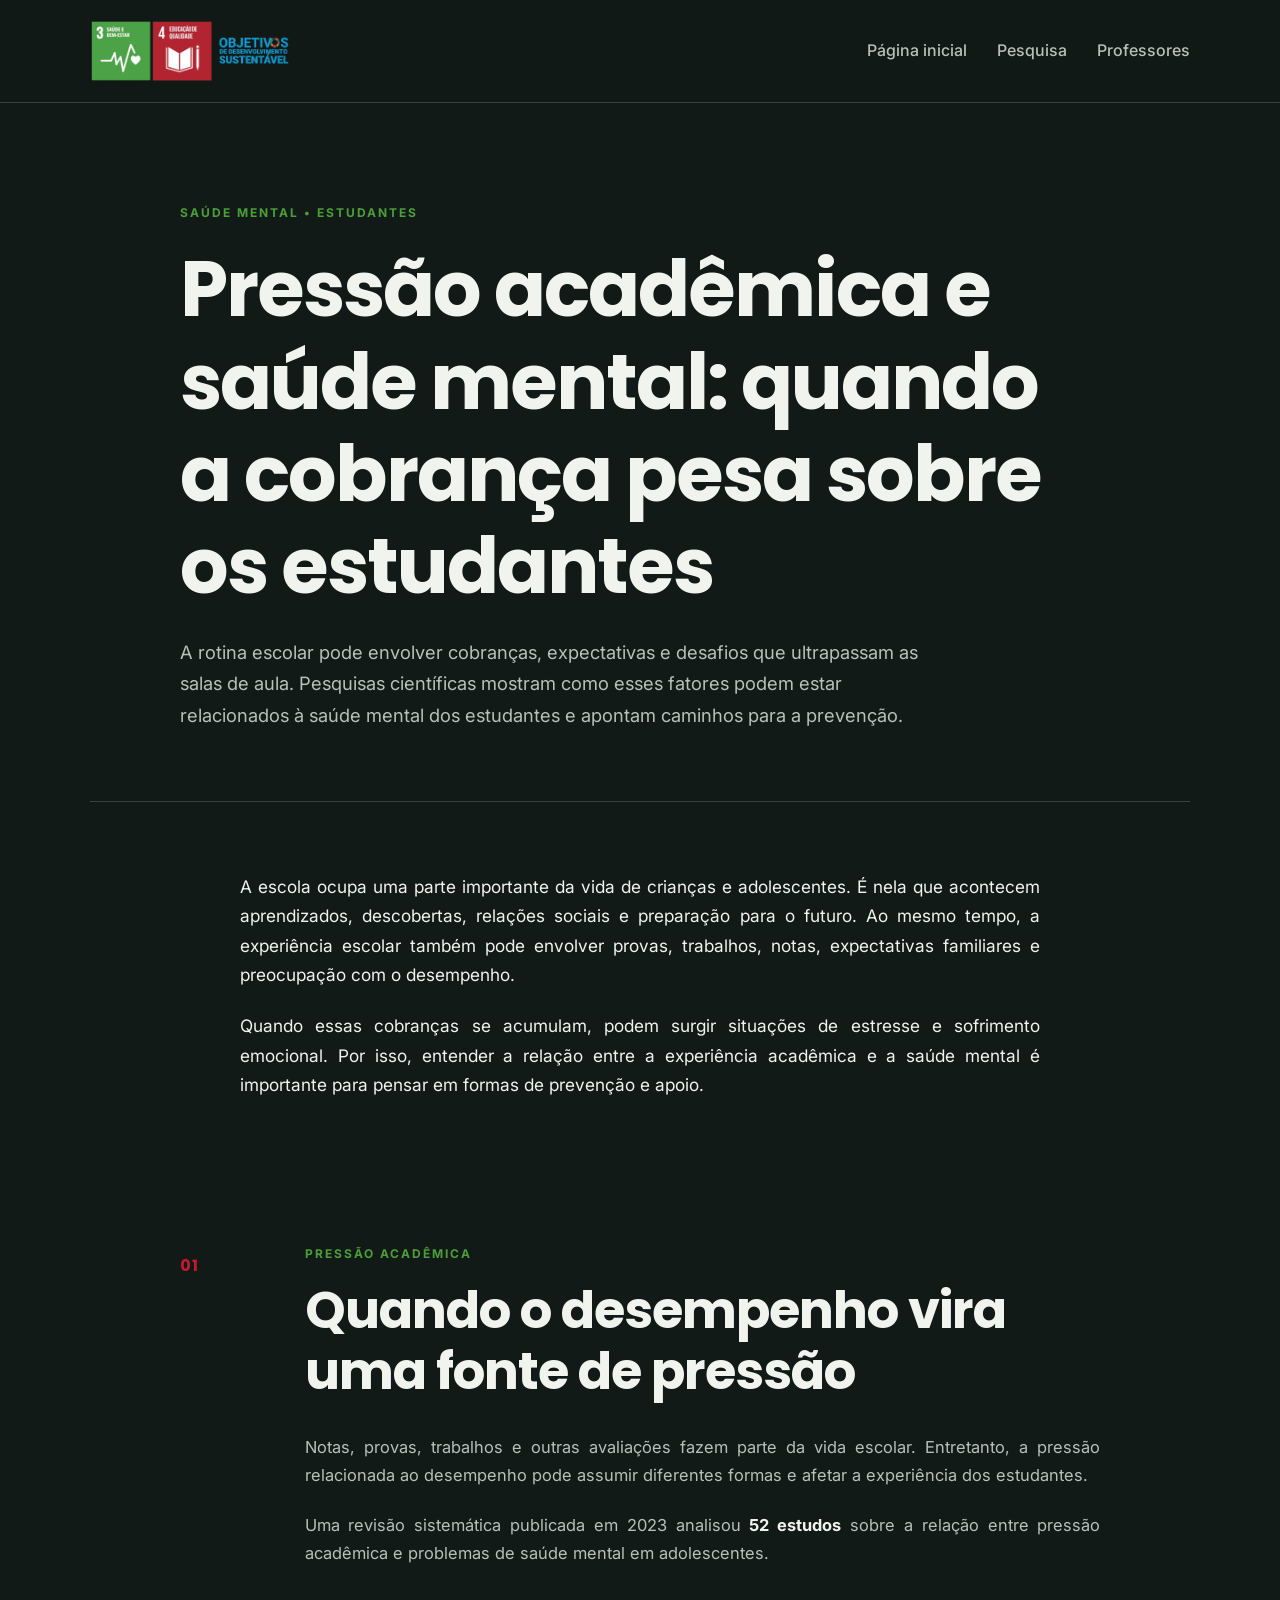
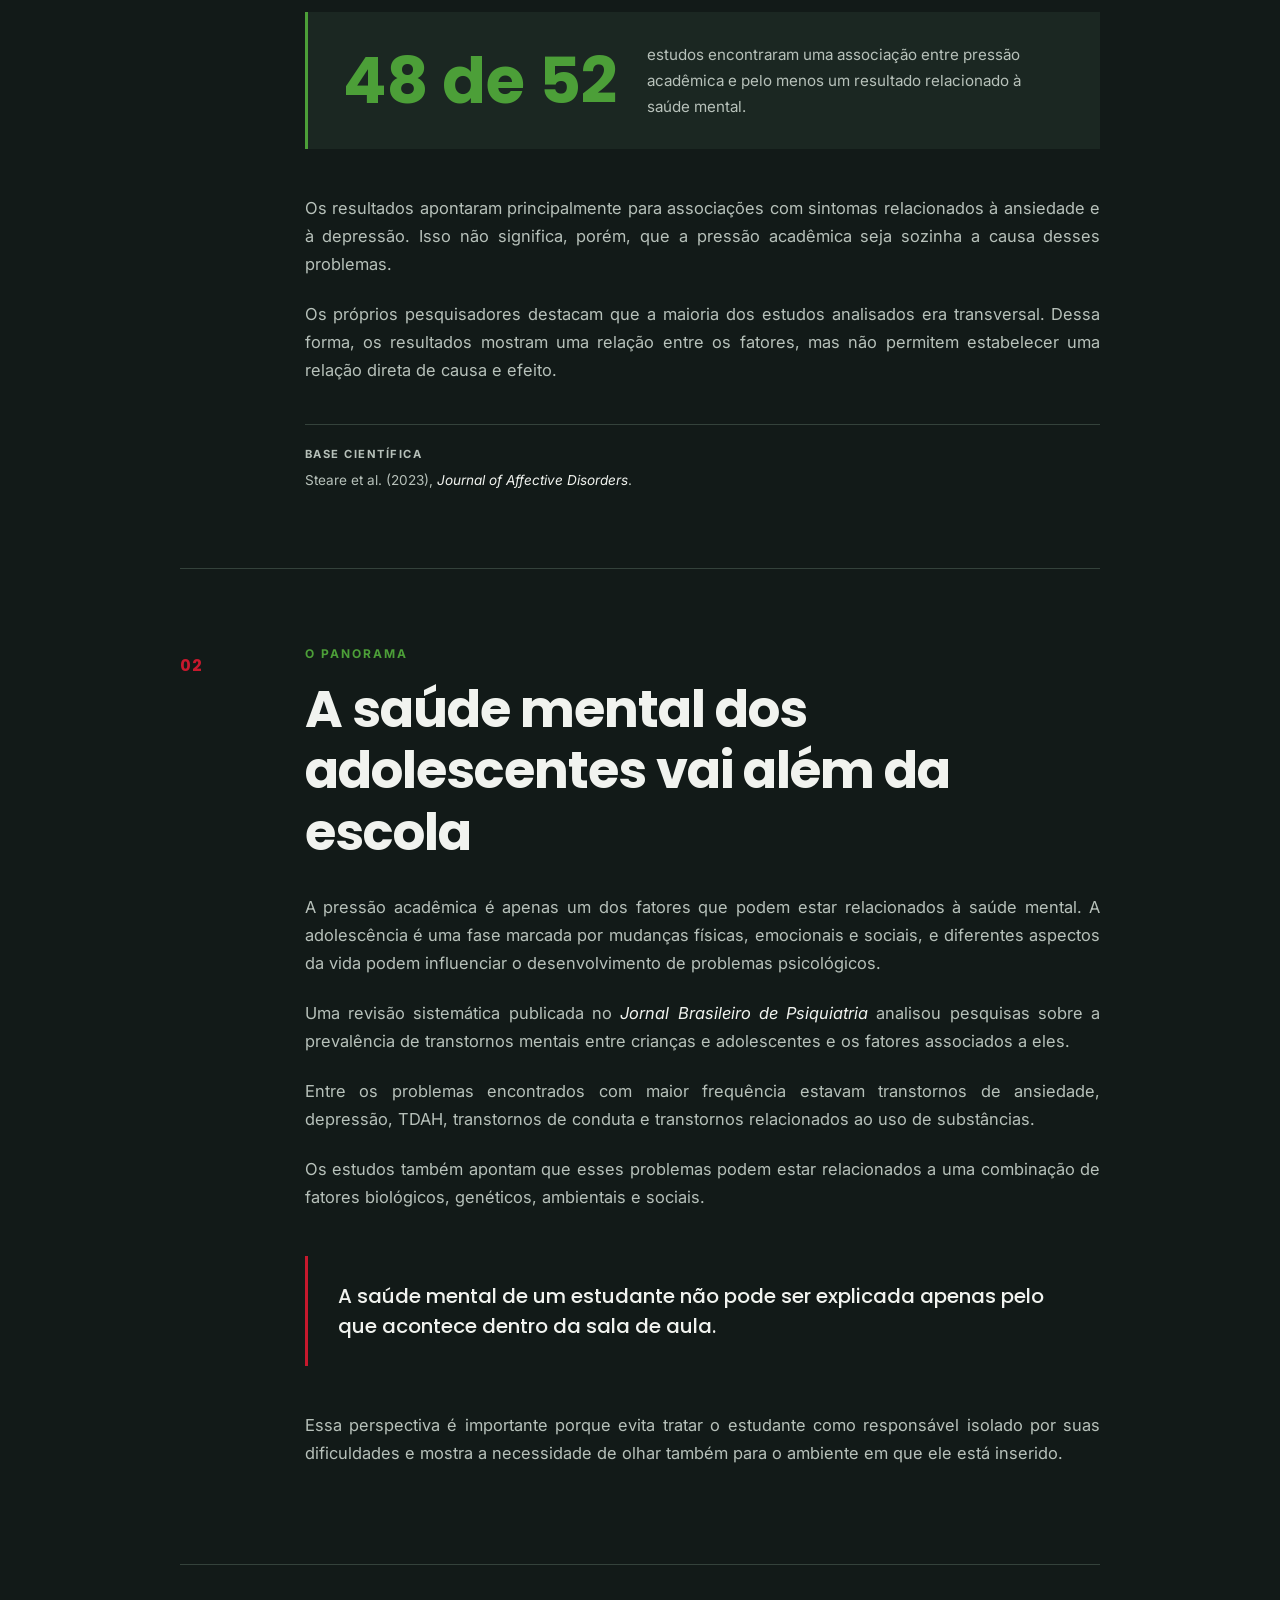
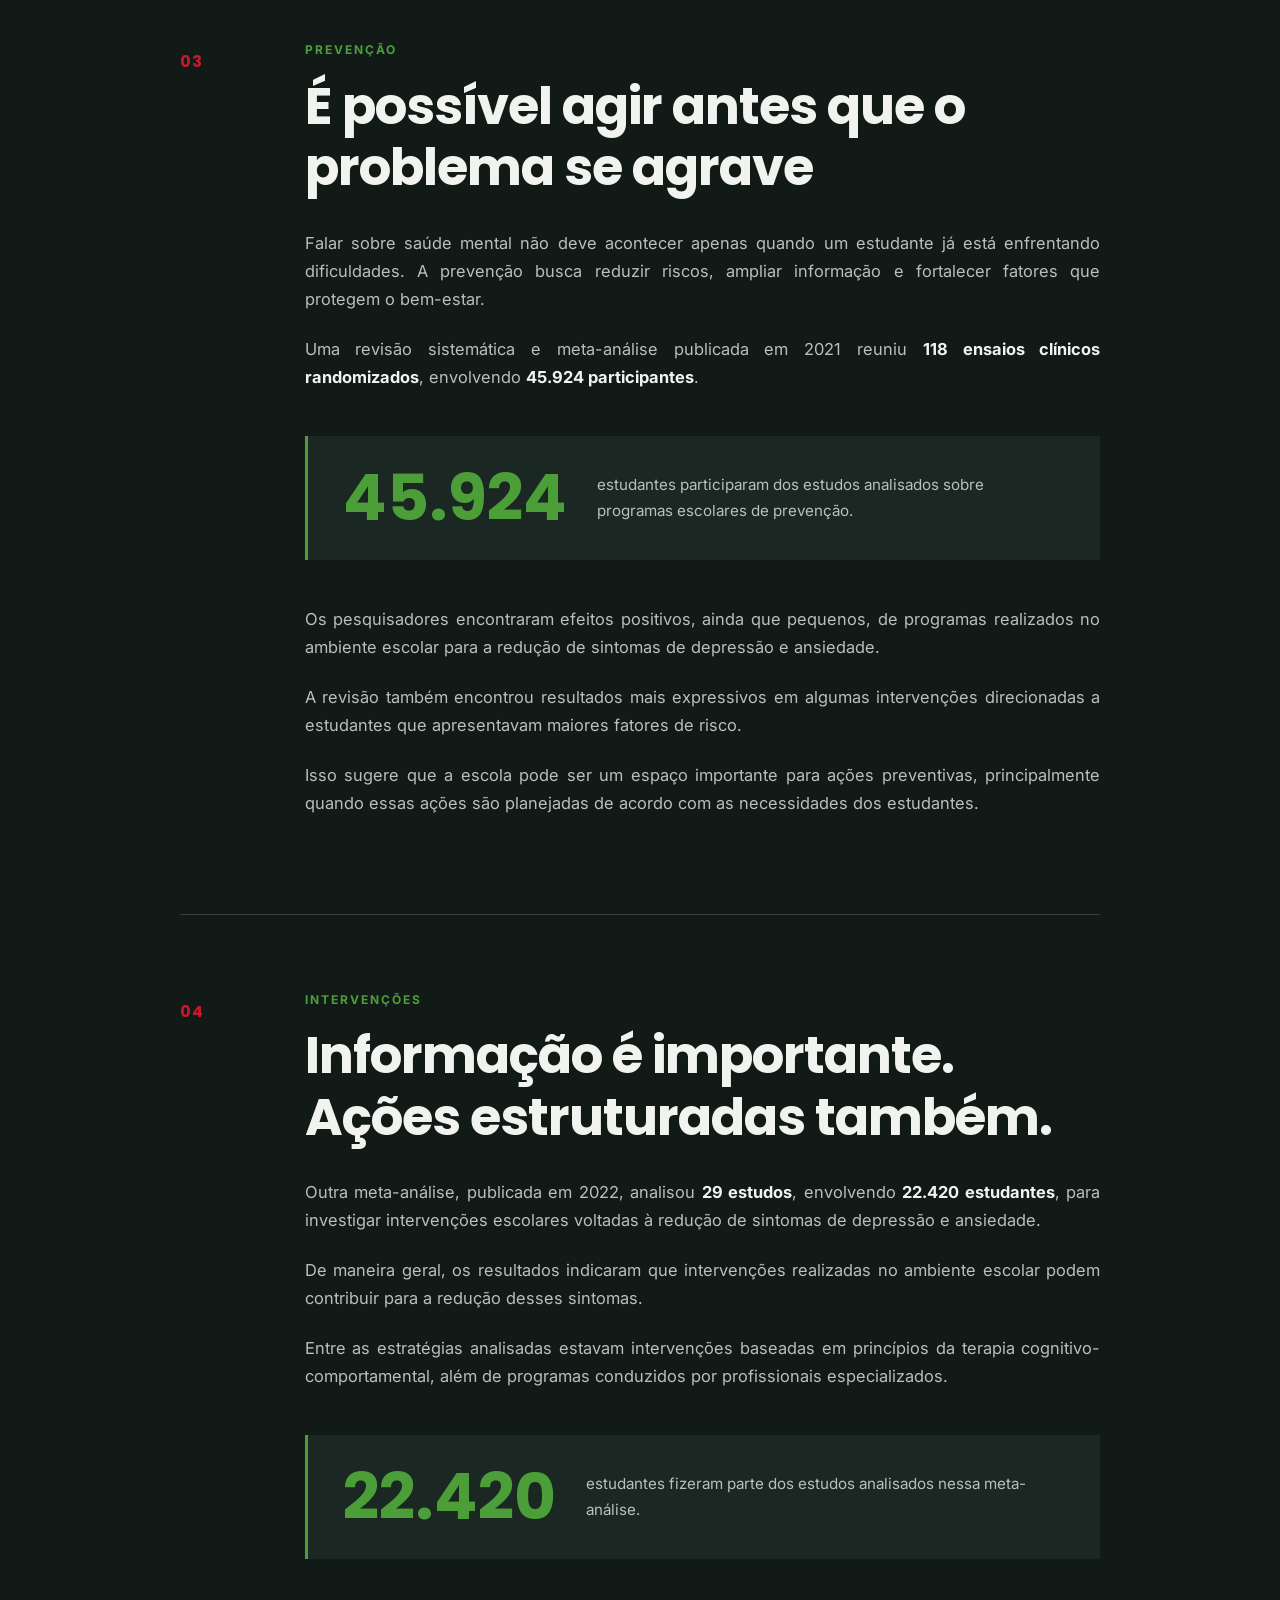
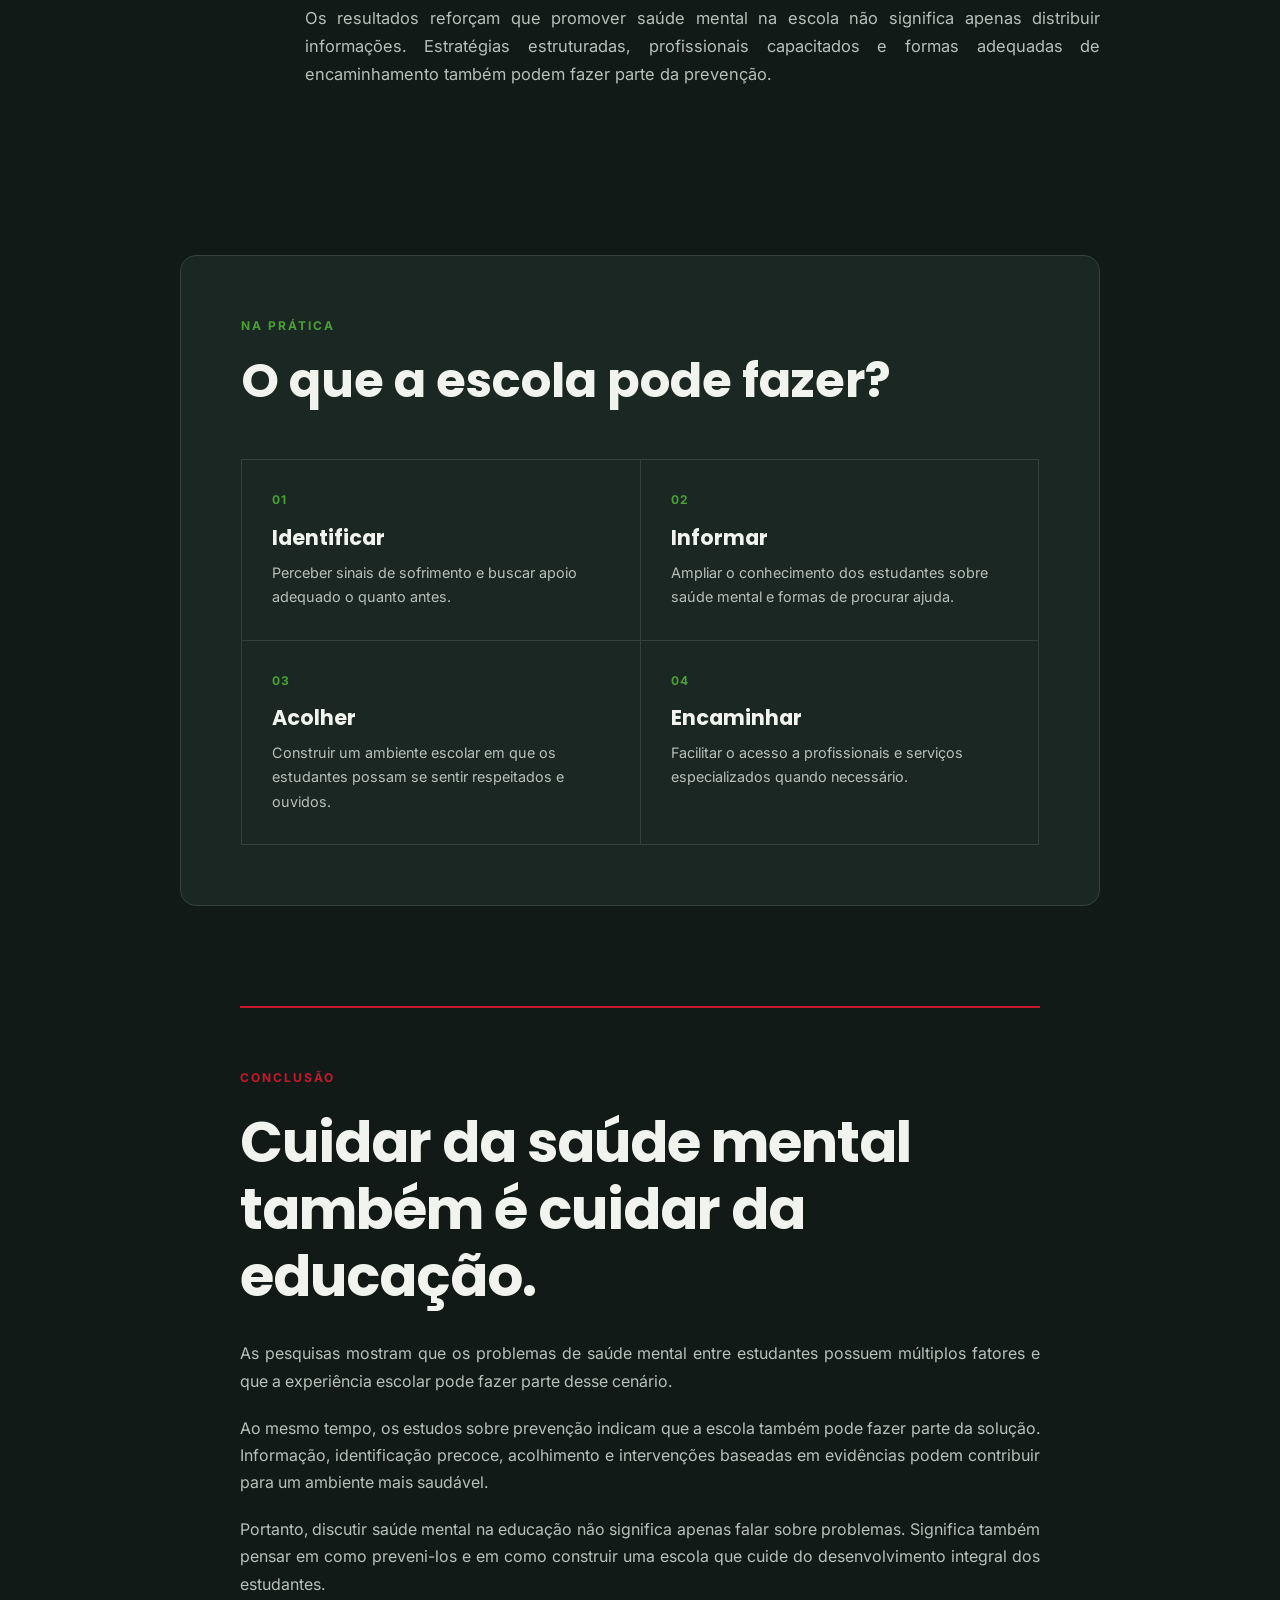
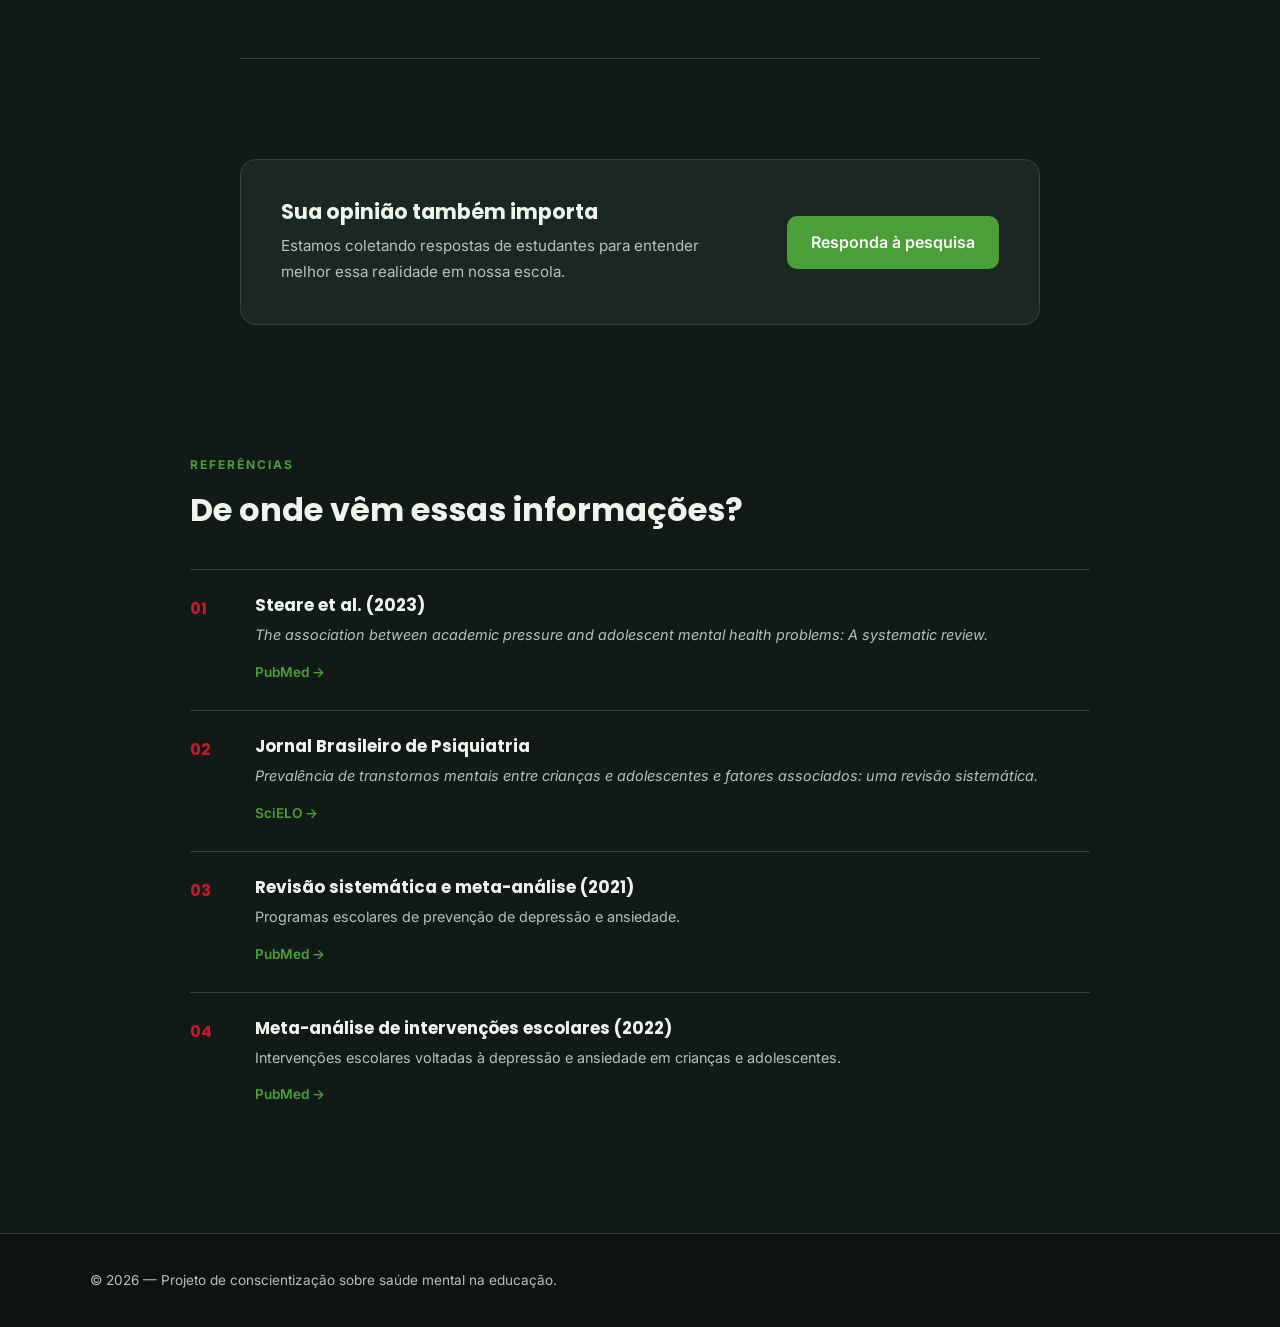
==== commit fa73f567: "Add files via upload" ====
--- a/estudantes.html
+++ b/estudantes.html
@@ -43,7 +43,7 @@
                     <a href="pesquisa.html">Pesquisa</a>
                 </li>
                 <li>
-                    <a href="professores.html"><b>Professores</b></a>
+                    <a href="professores.html">Professores</a>
                 </li>
             </ul>
         </nav>
@@ -387,7 +387,7 @@
                         entender melhor essa realidade em nossa escola.
                     </p>
                 </div>
-                <a href="https://docs.google.com/forms/d/e/1FAIpQLSenednMfHTSKgzez7a-b7bCZ8WXiZFSbiVUkIs9mBLbQMeDcw/viewform"
+                <a href="https://forms.gle/k97MrSx94jqZNH8R9"
                     target="_blank" rel="noopener noreferrer" class="btn">
                     Responda à pesquisa
                 </a>
